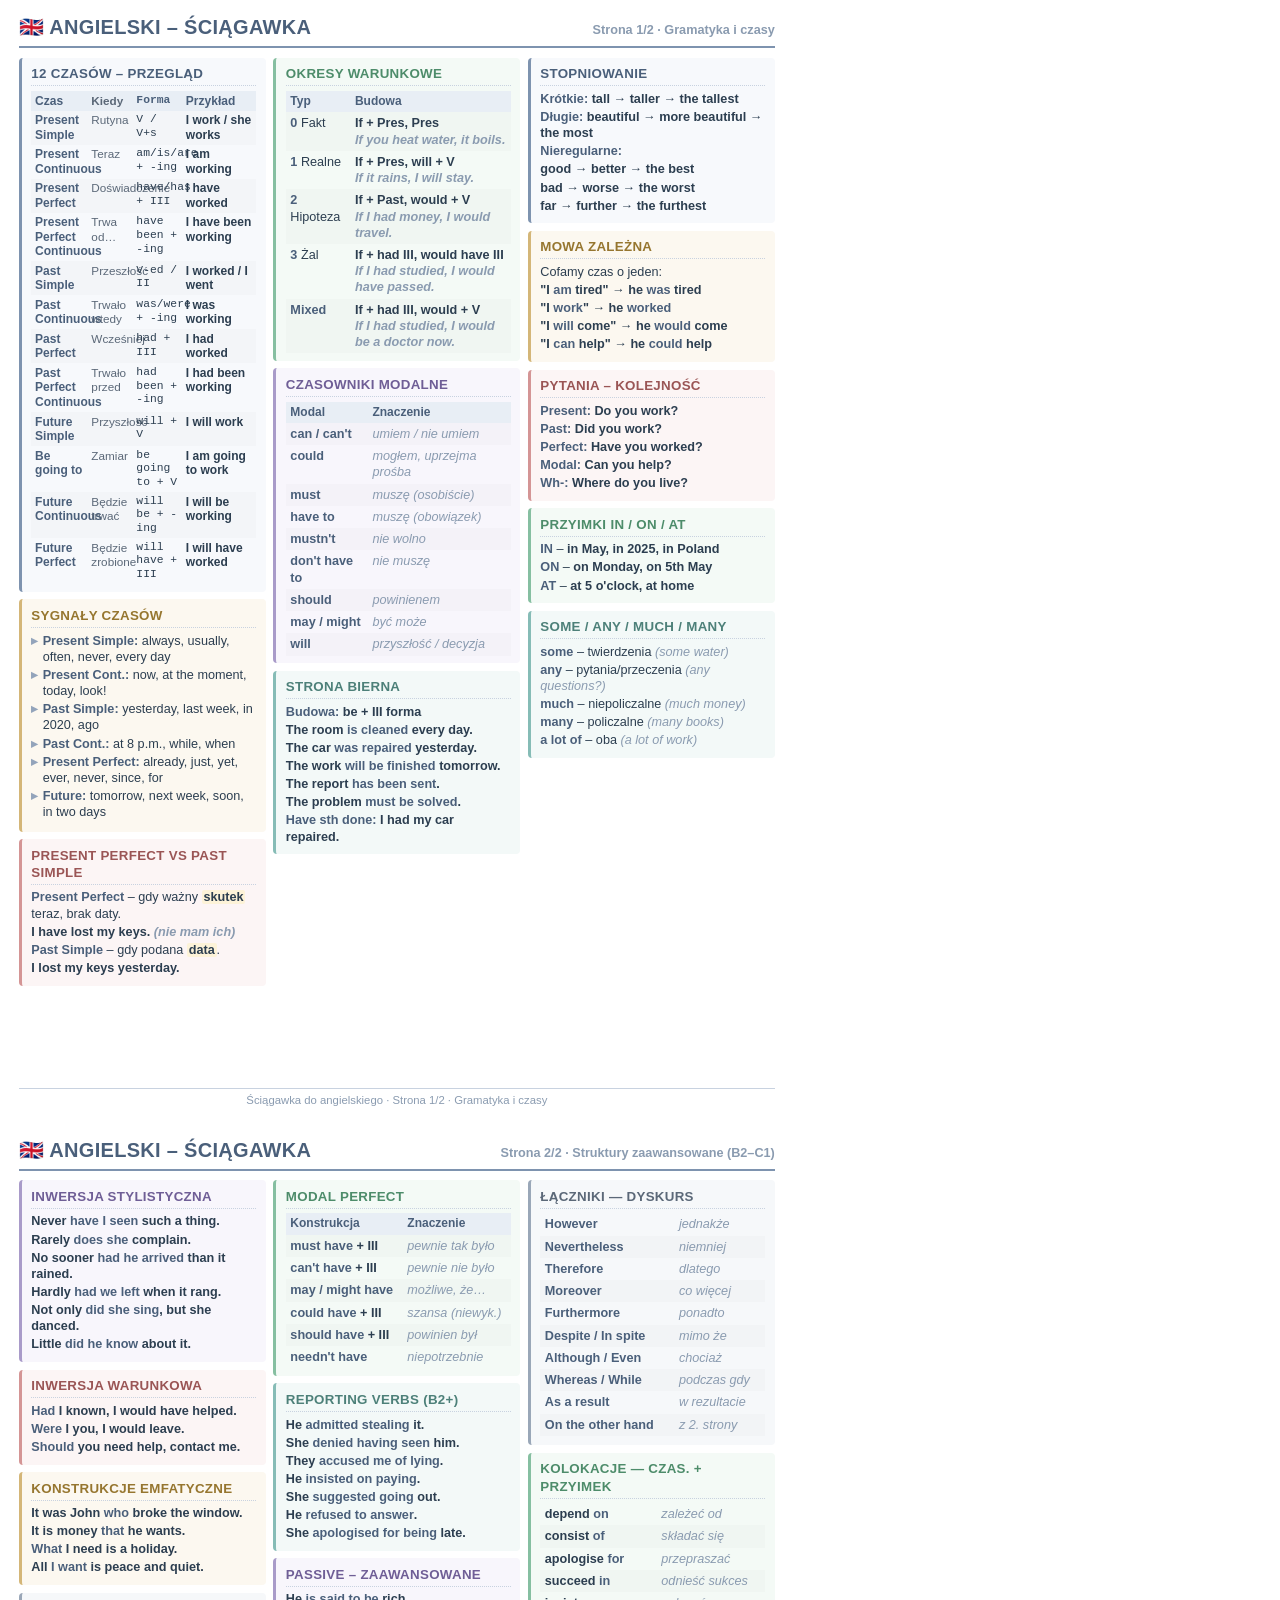
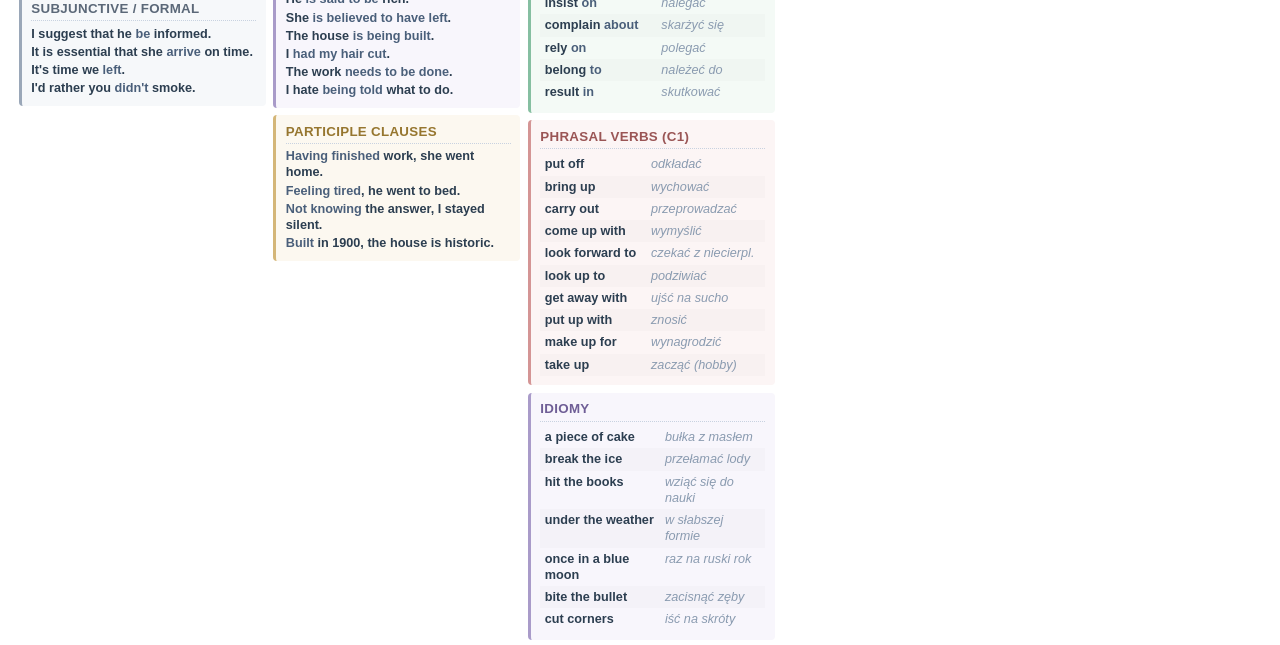
==== sciagawka.html @ fcbf3116 "Add files via upload" ====
<!DOCTYPE html>
<html lang="pl">
<head>
<meta charset="UTF-8">
<title>Angielski – Ściągawka A4</title>
<style>
  @page { size: A4; margin: 5mm; }
  * { box-sizing: border-box; margin: 0; padding: 0; }

  body {
    font-family: 'Segoe UI', Arial, sans-serif;
    font-size: 10pt;
    line-height: 1.28;
    color: #2c3e50;
    background: #fff;
  }

  .page {
    width: 210mm;
    height: 297mm;
    padding: 4mm 5mm;
    display: flex;
    flex-direction: column;
    page-break-after: always;
    overflow: hidden;
  }
  .page:last-child { page-break-after: auto; }

  .header {
    display: flex;
    justify-content: space-between;
    align-items: baseline;
    border-bottom: 2px solid #7e93af;
    padding-bottom: 1.5mm;
    margin-bottom: 2.5mm;
  }
  .header h1 {
    font-size: 15pt;
    color: #4a5f7a;
    letter-spacing: .3px;
    font-weight: 700;
  }
  .header .sub {
    font-size: 9.5pt;
    color: #8a9bb0;
    font-weight: 600;
  }

  .grid {
    display: grid;
    grid-template-columns: 1fr 1fr 1fr;
    gap: 2mm;
    flex: 1;
  }
  .col { display: flex; flex-direction: column; gap: 2mm; }

  .box {
    background: #f7f9fc;
    border-left: 3px solid #7e93af;
    border-radius: 4px;
    padding: 2mm 2.5mm;
    break-inside: avoid;
  }
  .box h2 {
    font-size: 10pt;
    color: #4a5f7a;
    margin-bottom: 1.2mm;
    text-transform: uppercase;
    letter-spacing: .3px;
    border-bottom: 1px dotted #c8d2e0;
    padding-bottom: .8mm;
    font-weight: 700;
  }

  /* STONOWANE KOLORY SEKCJI */
  .box.green  { border-color: #86bfa1; background: #f4faf6; }
  .box.green h2  { color: #4d8c6a; }
  .box.amber  { border-color: #d4b678; background: #fcf8f0; }
  .box.amber h2  { color: #96762f; }
  .box.rose   { border-color: #d49595; background: #fcf5f5; }
  .box.rose h2   { color: #9a5555; }
  .box.purple { border-color: #a99bc9; background: #f8f6fc; }
  .box.purple h2 { color: #6f5e96; }
  .box.teal   { border-color: #86bcb6; background: #f3f9f8; }
  .box.teal h2   { color: #4d8079; }
  .box.slate  { border-color: #9aa7b8; background: #f6f8fa; }
  .box.slate h2  { color: #5b6878; }

  table {
    width: 100%;
    border-collapse: collapse;
    font-size: 9.5pt;
  }
  td, th {
    padding: .8mm 1.2mm;
    text-align: left;
    vertical-align: top;
  }
  th {
    background: #e8eef5;
    font-weight: 700;
    font-size: 9pt;
    color: #4a5f7a;
  }
  tr:nth-child(even) td { background: rgba(0,0,0,.015); }

  b, strong { color: #4a5f7a; font-weight: 700; }
  .en { color: #2c3e50; font-weight: 600; }
  .pl { color: #8a9bb0; font-style: italic; }
  .hl { background: #fdf3d8; padding: 0 .5mm; border-radius: 2px; font-weight: 600; }

  ul { list-style: none; }
  ul li { padding: .35mm 0; padding-left: 3mm; position: relative; font-size: 9.5pt; line-height: 1.25; }
  ul li::before {
    content: "▸";
    position: absolute;
    left: 0;
    color: #93a4bb;
    font-weight: 700;
  }

  .mini { font-size: 9.5pt; line-height: 1.28; margin-bottom: .5mm; }
  .mini b { color: #4a5f7a; }

  .footer {
    margin-top: 1.5mm;
    border-top: 1px solid #c8d2e0;
    padding-top: 1mm;
    font-size: 8.5pt;
    color: #8a9bb0;
    text-align: center;
  }

  /* TABELA CZASÓW – 4 kolumny */
  .tenses-4col { font-size: 9pt; table-layout: fixed; }
  .tenses-4col th, .tenses-4col td { padding: .7mm 1mm; line-height: 1.2; }
  .tenses-4col .col-czas { width: 25%; font-weight: 700; color: #4a5f7a; font-size: 9pt; }
  .tenses-4col .col-kiedy { width: 20%; font-size: 8.8pt; color: #5b6878; }
  .tenses-4col .col-forma { width: 22%; font-family: 'Consolas', monospace; font-size: 8.5pt; }
  .tenses-4col .col-przyklad { width: 33%; font-size: 9pt; }
</style>
</head>
<body>

<!-- ===================== STRONA 1 ===================== -->
<div class="page">

  <div class="header">
    <h1>🇬🇧 ANGIELSKI – ŚCIĄGAWKA</h1>
    <div class="sub">Strona 1/2 · Gramatyka i czasy</div>
  </div>

  <div class="grid">

    <!-- KOLUMNA 1 -->
    <div class="col">

      <div class="box">
        <h2>12 czasów – przegląd</h2>
        <table class="tenses-4col">
          <tr>
            <th class="col-czas">Czas</th>
            <th class="col-kiedy">Kiedy</th>
            <th class="col-forma">Forma</th>
            <th class="col-przyklad">Przykład</th>
          </tr>
          <tr><td class="col-czas">Present Simple</td><td class="col-kiedy">Rutyna</td><td class="col-forma">V / V+s</td><td class="col-przyklad en">I work / she works</td></tr>
          <tr><td class="col-czas">Present Continuous</td><td class="col-kiedy">Teraz</td><td class="col-forma">am/is/are + -ing</td><td class="col-przyklad en">I am working</td></tr>
          <tr><td class="col-czas">Present Perfect</td><td class="col-kiedy">Doświadczenie</td><td class="col-forma">have/has + III</td><td class="col-przyklad en">I have worked</td></tr>
          <tr><td class="col-czas">Present Perfect Continuous</td><td class="col-kiedy">Trwa od…</td><td class="col-forma">have been + -ing</td><td class="col-przyklad en">I have been working</td></tr>
          <tr><td class="col-czas">Past Simple</td><td class="col-kiedy">Przeszłość</td><td class="col-forma">V-ed / II</td><td class="col-przyklad en">I worked / I went</td></tr>
          <tr><td class="col-czas">Past Continuous</td><td class="col-kiedy">Trwało wtedy</td><td class="col-forma">was/were + -ing</td><td class="col-przyklad en">I was working</td></tr>
          <tr><td class="col-czas">Past Perfect</td><td class="col-kiedy">Wcześniej</td><td class="col-forma">had + III</td><td class="col-przyklad en">I had worked</td></tr>
          <tr><td class="col-czas">Past Perfect Continuous</td><td class="col-kiedy">Trwało przed</td><td class="col-forma">had been + -ing</td><td class="col-przyklad en">I had been working</td></tr>
          <tr><td class="col-czas">Future Simple</td><td class="col-kiedy">Przyszłość</td><td class="col-forma">will + V</td><td class="col-przyklad en">I will work</td></tr>
          <tr><td class="col-czas">Be going to</td><td class="col-kiedy">Zamiar</td><td class="col-forma">be going to + V</td><td class="col-przyklad en">I am going to work</td></tr>
          <tr><td class="col-czas">Future Continuous</td><td class="col-kiedy">Będzie trwać</td><td class="col-forma">will be + -ing</td><td class="col-przyklad en">I will be working</td></tr>
          <tr><td class="col-czas">Future Perfect</td><td class="col-kiedy">Będzie zrobione</td><td class="col-forma">will have + III</td><td class="col-przyklad en">I will have worked</td></tr>
        </table>
      </div>

      <div class="box amber">
        <h2>Sygnały czasów</h2>
        <ul class="mini">
          <li><b>Present Simple:</b> always, usually, often, never, every day</li>
          <li><b>Present Cont.:</b> now, at the moment, today, look!</li>
          <li><b>Past Simple:</b> yesterday, last week, in 2020, ago</li>
          <li><b>Past Cont.:</b> at 8 p.m., while, when</li>
          <li><b>Present Perfect:</b> already, just, yet, ever, never, since, for</li>
          <li><b>Future:</b> tomorrow, next week, soon, in two days</li>
        </ul>
      </div>

      <div class="box rose">
        <h2>Present Perfect vs Past Simple</h2>
        <p class="mini"><b>Present Perfect</b> – gdy ważny <span class="hl">skutek</span> teraz, brak daty.</p>
        <p class="mini en">I have lost my keys. <span class="pl">(nie mam ich)</span></p>
        <p class="mini"><b>Past Simple</b> – gdy podana <span class="hl">data</span>.</p>
        <p class="mini en">I lost my keys yesterday.</p>
      </div>

    </div>

    <!-- KOLUMNA 2 -->
    <div class="col">

      <div class="box green">
        <h2>Okresy warunkowe</h2>
        <table>
          <tr><th>Typ</th><th>Budowa</th></tr>
          <tr><td><b>0</b> Fakt</td><td class="en">If + Pres, Pres <br><span class="pl">If you heat water, it boils.</span></td></tr>
          <tr><td><b>1</b> Realne</td><td class="en">If + Pres, will + V <br><span class="pl">If it rains, I will stay.</span></td></tr>
          <tr><td><b>2</b> Hipoteza</td><td class="en">If + Past, would + V <br><span class="pl">If I had money, I would travel.</span></td></tr>
          <tr><td><b>3</b> Żal</td><td class="en">If + had III, would have III <br><span class="pl">If I had studied, I would have passed.</span></td></tr>
          <tr><td><b>Mixed</b></td><td class="en">If + had III, would + V <br><span class="pl">If I had studied, I would be a doctor now.</span></td></tr>
        </table>
      </div>

      <div class="box purple">
        <h2>Czasowniki modalne</h2>
        <table>
          <tr><th>Modal</th><th>Znaczenie</th></tr>
          <tr><td><b>can / can't</b></td><td class="pl">umiem / nie umiem</td></tr>
          <tr><td><b>could</b></td><td class="pl">mogłem, uprzejma prośba</td></tr>
          <tr><td><b>must</b></td><td class="pl">muszę (osobiście)</td></tr>
          <tr><td><b>have to</b></td><td class="pl">muszę (obowiązek)</td></tr>
          <tr><td><b>mustn't</b></td><td class="pl">nie wolno</td></tr>
          <tr><td><b>don't have to</b></td><td class="pl">nie muszę</td></tr>
          <tr><td><b>should</b></td><td class="pl">powinienem</td></tr>
          <tr><td><b>may / might</b></td><td class="pl">być może</td></tr>
          <tr><td><b>will</b></td><td class="pl">przyszłość / decyzja</td></tr>
        </table>
      </div>

      <div class="box teal">
        <h2>Strona bierna</h2>
        <p class="mini"><b>Budowa:</b> <span class="en">be + III forma</span></p>
        <p class="mini en">The room <b>is cleaned</b> every day.</p>
        <p class="mini en">The car <b>was repaired</b> yesterday.</p>
        <p class="mini en">The work <b>will be finished</b> tomorrow.</p>
        <p class="mini en">The report <b>has been sent</b>.</p>
        <p class="mini en">The problem <b>must be solved</b>.</p>
        <p class="mini"><b>Have sth done:</b> <span class="en">I had my car repaired.</span></p>
      </div>

    </div>

    <!-- KOLUMNA 3 -->
    <div class="col">

      <div class="box">
        <h2>Stopniowanie</h2>
        <p class="mini"><b>Krótkie:</b> <span class="en">tall → taller → the tallest</span></p>
        <p class="mini"><b>Długie:</b> <span class="en">beautiful → more beautiful → the most</span></p>
        <p class="mini"><b>Nieregularne:</b></p>
        <p class="mini en">good → better → the best</p>
        <p class="mini en">bad → worse → the worst</p>
        <p class="mini en">far → further → the furthest</p>
      </div>

      <div class="box amber">
        <h2>Mowa zależna</h2>
        <p class="mini">Cofamy czas o jeden:</p>
        <p class="mini en">"I <b>am</b> tired" → he <b>was</b> tired</p>
        <p class="mini en">"I <b>work</b>" → he <b>worked</b></p>
        <p class="mini en">"I <b>will</b> come" → he <b>would</b> come</p>
        <p class="mini en">"I <b>can</b> help" → he <b>could</b> help</p>
      </div>

      <div class="box rose">
        <h2>Pytania – kolejność</h2>
        <p class="mini"><b>Present:</b> <span class="en">Do you work?</span></p>
        <p class="mini"><b>Past:</b> <span class="en">Did you work?</span></p>
        <p class="mini"><b>Perfect:</b> <span class="en">Have you worked?</span></p>
        <p class="mini"><b>Modal:</b> <span class="en">Can you help?</span></p>
        <p class="mini"><b>Wh-:</b> <span class="en">Where do you live?</span></p>
      </div>

      <div class="box green">
        <h2>Przyimki in / on / at</h2>
        <p class="mini"><b>IN</b> – <span class="en">in May, in 2025, in Poland</span></p>
        <p class="mini"><b>ON</b> – <span class="en">on Monday, on 5th May</span></p>
        <p class="mini"><b>AT</b> – <span class="en">at 5 o'clock, at home</span></p>
      </div>

      <div class="box teal">
        <h2>Some / Any / Much / Many</h2>
        <p class="mini"><b>some</b> – twierdzenia <span class="pl">(some water)</span></p>
        <p class="mini"><b>any</b> – pytania/przeczenia <span class="pl">(any questions?)</span></p>
        <p class="mini"><b>much</b> – niepoliczalne <span class="pl">(much money)</span></p>
        <p class="mini"><b>many</b> – policzalne <span class="pl">(many books)</span></p>
        <p class="mini"><b>a lot of</b> – oba <span class="pl">(a lot of work)</span></p>
      </div>

    </div>

  </div>

  <div class="footer">Ściągawka do angielskiego · Strona 1/2 · Gramatyka i czasy</div>
</div>

<!-- ===================== STRONA 2 ===================== -->
<div class="page">

  <div class="header">
    <h1>🇬🇧 ANGIELSKI – ŚCIĄGAWKA</h1>
    <div class="sub">Strona 2/2 · Struktury zaawansowane (B2–C1)</div>
  </div>

  <div class="grid">

    <!-- KOLUMNA 1 -->
    <div class="col">

      <div class="box purple">
        <h2>Inwersja stylistyczna</h2>
        <p class="mini en">Never <b>have I seen</b> such a thing.</p>
        <p class="mini en">Rarely <b>does she</b> complain.</p>
        <p class="mini en">No sooner <b>had he arrived</b> than it rained.</p>
        <p class="mini en">Hardly <b>had we left</b> when it rang.</p>
        <p class="mini en">Not only <b>did she sing</b>, but she danced.</p>
        <p class="mini en">Little <b>did he know</b> about it.</p>
      </div>

      <div class="box rose">
        <h2>Inwersja warunkowa</h2>
        <p class="mini en"><b>Had</b> I known, I would have helped.</p>
        <p class="mini en"><b>Were</b> I you, I would leave.</p>
        <p class="mini en"><b>Should</b> you need help, contact me.</p>
      </div>

      <div class="box amber">
        <h2>Konstrukcje emfatyczne</h2>
        <p class="mini en">It was John <b>who</b> broke the window.</p>
        <p class="mini en">It is money <b>that</b> he wants.</p>
        <p class="mini en"><b>What</b> I need is a holiday.</p>
        <p class="mini en">All <b>I want</b> is peace and quiet.</p>
      </div>

      <div class="box slate">
        <h2>Subjunctive / Formal</h2>
        <p class="mini en">I suggest that he <b>be</b> informed.</p>
        <p class="mini en">It is essential that she <b>arrive</b> on time.</p>
        <p class="mini en">It's time we <b>left</b>.</p>
        <p class="mini en">I'd rather you <b>didn't</b> smoke.</p>
      </div>

    </div>

    <!-- KOLUMNA 2 -->
    <div class="col">

      <div class="box green">
        <h2>Modal Perfect</h2>
        <table>
          <tr><th>Konstrukcja</th><th>Znaczenie</th></tr>
          <tr><td class="en"><b>must have</b> + III</td><td class="pl">pewnie tak było</td></tr>
          <tr><td class="en"><b>can't have</b> + III</td><td class="pl">pewnie nie było</td></tr>
          <tr><td class="en"><b>may / might have</b></td><td class="pl">możliwe, że…</td></tr>
          <tr><td class="en"><b>could have</b> + III</td><td class="pl">szansa (niewyk.)</td></tr>
          <tr><td class="en"><b>should have</b> + III</td><td class="pl">powinien był</td></tr>
          <tr><td class="en"><b>needn't have</b></td><td class="pl">niepotrzebnie</td></tr>
        </table>
      </div>

      <div class="box teal">
        <h2>Reporting verbs (B2+)</h2>
        <p class="mini en">He <b>admitted stealing</b> it.</p>
        <p class="mini en">She <b>denied having seen</b> him.</p>
        <p class="mini en">They <b>accused me of lying</b>.</p>
        <p class="mini en">He <b>insisted on paying</b>.</p>
        <p class="mini en">She <b>suggested going</b> out.</p>
        <p class="mini en">He <b>refused to answer</b>.</p>
        <p class="mini en">She <b>apologised for being</b> late.</p>
      </div>

      <div class="box purple">
        <h2>Passive – zaawansowane</h2>
        <p class="mini en">He <b>is said to be</b> rich.</p>
        <p class="mini en">She <b>is believed to have left</b>.</p>
        <p class="mini en">The house <b>is being built</b>.</p>
        <p class="mini en">I <b>had my hair cut</b>.</p>
        <p class="mini en">The work <b>needs to be done</b>.</p>
        <p class="mini en">I hate <b>being told</b> what to do.</p>
      </div>

      <div class="box amber">
        <h2>Participle clauses</h2>
        <p class="mini en"><b>Having finished</b> work, she went home.</p>
        <p class="mini en"><b>Feeling tired</b>, he went to bed.</p>
        <p class="mini en"><b>Not knowing</b> the answer, I stayed silent.</p>
        <p class="mini en"><b>Built</b> in 1900, the house is historic.</p>
      </div>

    </div>

    <!-- KOLUMNA 3 -->
    <div class="col">

      <div class="box slate">
        <h2>Łączniki — dyskurs</h2>
        <table class="mini">
          <tr><td class="en"><b>However</b></td><td class="pl">jednakże</td></tr>
          <tr><td class="en"><b>Nevertheless</b></td><td class="pl">niemniej</td></tr>
          <tr><td class="en"><b>Therefore</b></td><td class="pl">dlatego</td></tr>
          <tr><td class="en"><b>Moreover</b></td><td class="pl">co więcej</td></tr>
          <tr><td class="en"><b>Furthermore</b></td><td class="pl">ponadto</td></tr>
          <tr><td class="en"><b>Despite / In spite</b></td><td class="pl">mimo że</td></tr>
          <tr><td class="en"><b>Although / Even</b></td><td class="pl">chociaż</td></tr>
          <tr><td class="en"><b>Whereas / While</b></td><td class="pl">podczas gdy</td></tr>
          <tr><td class="en"><b>As a result</b></td><td class="pl">w rezultacie</td></tr>
          <tr><td class="en"><b>On the other hand</b></td><td class="pl">z 2. strony</td></tr>
        </table>
      </div>

      <div class="box green">
        <h2>Kolokacje — czas. + przyimek</h2>
        <table class="mini">
          <tr><td class="en">depend <b>on</b></td><td class="pl">zależeć od</td></tr>
          <tr><td class="en">consist <b>of</b></td><td class="pl">składać się</td></tr>
          <tr><td class="en">apologise <b>for</b></td><td class="pl">przepraszać</td></tr>
          <tr><td class="en">succeed <b>in</b></td><td class="pl">odnieść sukces</td></tr>
          <tr><td class="en">insist <b>on</b></td><td class="pl">nalegać</td></tr>
          <tr><td class="en">complain <b>about</b></td><td class="pl">skarżyć się</td></tr>
          <tr><td class="en">rely <b>on</b></td><td class="pl">polegać</td></tr>
          <tr><td class="en">belong <b>to</b></td><td class="pl">należeć do</td></tr>
          <tr><td class="en">result <b>in</b></td><td class="pl">skutkować</td></tr>
        </table>
      </div>

      <div class="box rose">
        <h2>Phrasal verbs (C1)</h2>
        <table class="mini">
          <tr><td class="en">put off</td><td class="pl">odkładać</td></tr>
          <tr><td class="en">bring up</td><td class="pl">wychować</td></tr>
          <tr><td class="en">carry out</td><td class="pl">przeprowadzać</td></tr>
          <tr><td class="en">come up with</td><td class="pl">wymyślić</td></tr>
          <tr><td class="en">look forward to</td><td class="pl">czekać z niecierpl.</td></tr>
          <tr><td class="en">look up to</td><td class="pl">podziwiać</td></tr>
          <tr><td class="en">get away with</td><td class="pl">ujść na sucho</td></tr>
          <tr><td class="en">put up with</td><td class="pl">znosić</td></tr>
          <tr><td class="en">make up for</td><td class="pl">wynagrodzić</td></tr>
          <tr><td class="en">take up</td><td class="pl">zacząć (hobby)</td></tr>
        </table>
      </div>

      <div class="box purple">
        <h2>Idiomy</h2>
        <table class="mini">
          <tr><td class="en">a piece of cake</td><td class="pl">bułka z masłem</td></tr>
          <tr><td class="en">break the ice</td><td class="pl">przełamać lody</td></tr>
          <tr><td class="en">hit the books</td><td class="pl">wziąć się do nauki</td></tr>
          <tr><td class="en">under the weather</td><td class="pl">w słabszej formie</td></tr>
          <tr><td class="en">once in a blue moon</td><td class="pl">raz na ruski rok</td></tr>
          <tr><td class="en">bite the bullet</td><td class="pl">zacisnąć zęby</td></tr>
          <tr><td class="en">cut corners</td><td class="pl">iść na skróty</td></tr>
        </table>
      </div>

    </div>

  </div>

  <div class="footer">Ściągawka do angielskiego · Strona 2/2 · Struktury zaawansowane (B2–C1)</div>
</div>

</body>
</html>
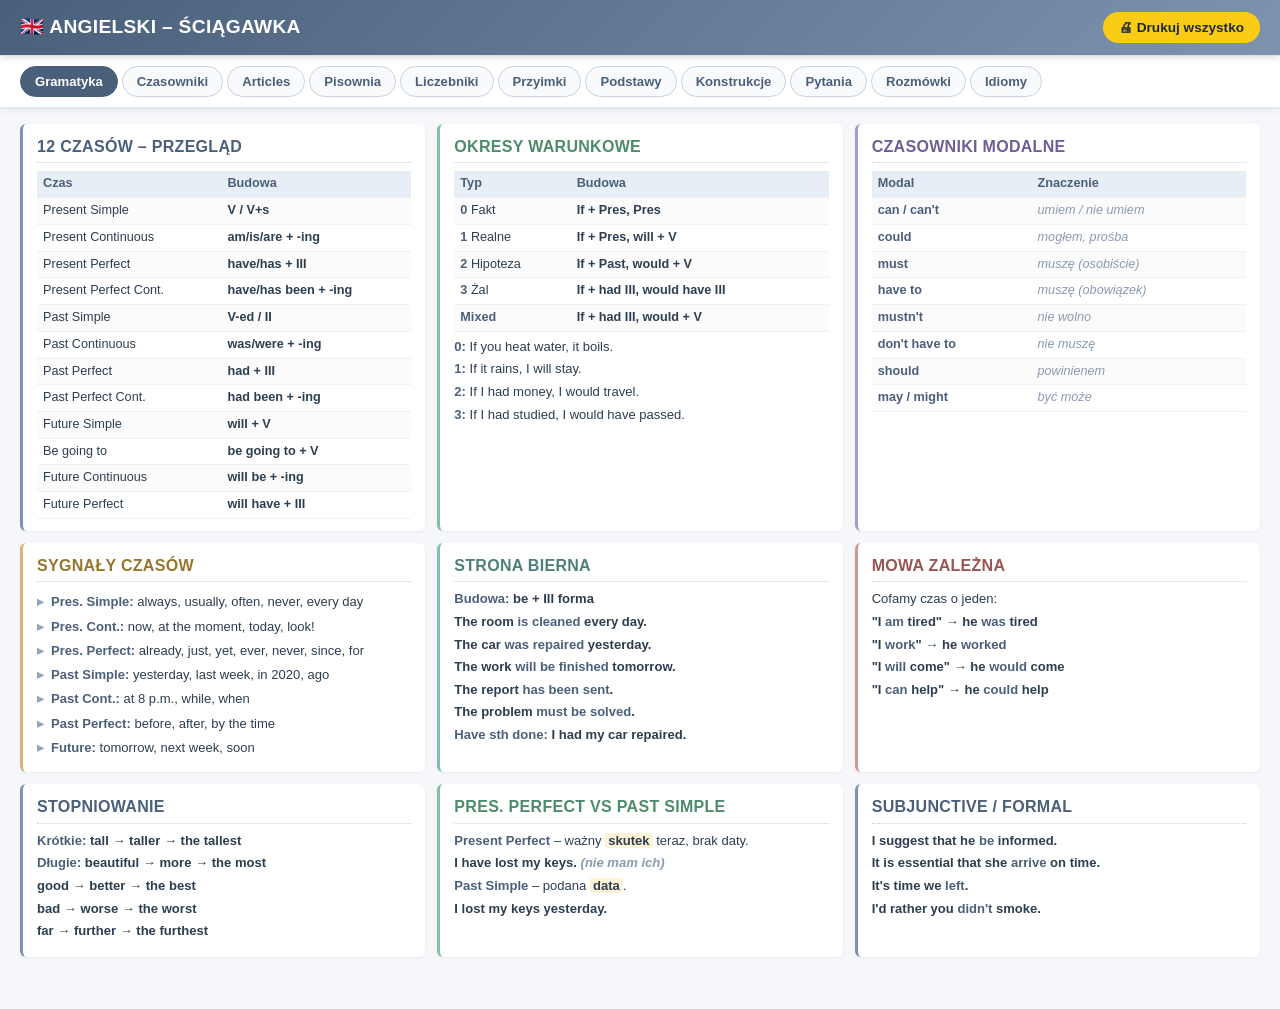
==== commit 424ebbc2: "Add files via upload" ====
--- a/sciagawka.html
+++ b/sciagawka.html
@@ -2,89 +2,116 @@
 <html lang="pl">
 <head>
 <meta charset="UTF-8">
-<title>Angielski – Ściągawka A4</title>
+<title>Angielski – Ściągawka</title>
 <style>
-  @page { size: A4; margin: 5mm; }
   * { box-sizing: border-box; margin: 0; padding: 0; }
 
   body {
     font-family: 'Segoe UI', Arial, sans-serif;
-    font-size: 10pt;
-    line-height: 1.28;
+    background: #f5f7fa;
     color: #2c3e50;
-    background: #fff;
-  }
-
-  .page {
-    width: 210mm;
-    height: 297mm;
-    padding: 4mm 5mm;
-    display: flex;
-    flex-direction: column;
-    page-break-after: always;
-    overflow: hidden;
-  }
-  .page:last-child { page-break-after: auto; }
-
-  .header {
+    font-size: 10.5pt;
+    line-height: 1.4;
+  }
+
+  /* ===== NAGŁÓWEK ===== */
+  .top-bar {
+    background: linear-gradient(135deg, #4a5f7a, #7e93af);
+    color: #fff;
+    padding: 12px 20px;
     display: flex;
     justify-content: space-between;
-    align-items: baseline;
-    border-bottom: 2px solid #7e93af;
-    padding-bottom: 1.5mm;
-    margin-bottom: 2.5mm;
-  }
-  .header h1 {
-    font-size: 15pt;
+    align-items: center;
+    box-shadow: 0 2px 8px rgba(0,0,0,.15);
+    position: sticky; top: 0; z-index: 50;
+  }
+  .top-bar h1 { font-size: 1.2rem; font-weight: 700; letter-spacing: .3px; }
+  .print-btn {
+    padding: 8px 16px;
+    background: #facc15; color: #1e293b;
+    border: none; border-radius: 20px;
+    font-weight: 700; font-size: .85rem;
+    cursor: pointer;
+  }
+  .print-btn:hover { background: #eab308; }
+
+  /* ===== ZAKŁADKI ===== */
+  .tabs-nav {
+    display: flex;
+    flex-wrap: wrap;
+    gap: 4px;
+    padding: 10px 20px;
+    background: #fff;
+    border-bottom: 2px solid #e2e8f0;
+    position: sticky; top: 56px; z-index: 40;
+    box-shadow: 0 2px 6px rgba(0,0,0,.05);
+  }
+  .tab-btn {
+    padding: 7px 14px;
+    border: 1.5px solid #c8d2e0;
+    border-radius: 18px;
+    background: #f8fafc;
     color: #4a5f7a;
+    font-weight: 600;
+    font-size: .82rem;
+    cursor: pointer;
+    transition: .15s;
+  }
+  .tab-btn:hover { background: #e8eef5; }
+  .tab-btn.active {
+    background: #4a5f7a; color: #fff;
+    border-color: #4a5f7a;
+  }
+
+  /* ===== TREŚĆ ===== */
+  .tab-content {
+    display: none;
+    padding: 16px 20px 40px;
+    max-width: 1400px;
+    margin: 0 auto;
+  }
+  .tab-content.active { display: block; }
+
+  .grid-2col { display: grid; grid-template-columns: 1fr 1fr; gap: 12px; }
+  .grid-3col { display: grid; grid-template-columns: 1fr 1fr 1fr; gap: 12px; }
+  .grid-4col { display: grid; grid-template-columns: repeat(4, 1fr); gap: 8px; }
+
+  .box {
+    background: #fff;
+    border-left: 3.5px solid #7e93af;
+    border-radius: 6px;
+    padding: 12px 14px;
+    box-shadow: 0 1px 3px rgba(0,0,0,.05);
+    margin-bottom: 12px;
+    break-inside: avoid;
+  }
+  .box h2 {
+    font-size: 1rem;
+    color: #4a5f7a;
+    margin-bottom: 8px;
+    padding-bottom: 4px;
+    border-bottom: 1.5px dotted #c8d2e0;
+    text-transform: uppercase;
     letter-spacing: .3px;
     font-weight: 700;
   }
-  .header .sub {
-    font-size: 9.5pt;
-    color: #8a9bb0;
-    font-weight: 600;
-  }
-
-  .grid {
-    display: grid;
-    grid-template-columns: 1fr 1fr 1fr;
-    gap: 2mm;
-    flex: 1;
-  }
-  .col { display: flex; flex-direction: column; gap: 2mm; }
-
-  .box {
-    background: #f7f9fc;
-    border-left: 3px solid #7e93af;
-    border-radius: 4px;
-    padding: 2mm 2.5mm;
-    break-inside: avoid;
-  }
-  .box h2 {
-    font-size: 10pt;
-    color: #4a5f7a;
-    margin-bottom: 1.2mm;
-    text-transform: uppercase;
-    letter-spacing: .3px;
-    border-bottom: 1px dotted #c8d2e0;
-    padding-bottom: .8mm;
+  .box h3 {
+    font-size: .9rem;
+    color: #6f5e96;
+    margin: 8px 0 5px;
     font-weight: 700;
   }
 
-  /* STONOWANE KOLORY SEKCJI */
-  .box.green  { border-color: #86bfa1; background: #f4faf6; }
+  .box.green  { border-color: #86bfa1; }
   .box.green h2  { color: #4d8c6a; }
-  .box.amber  { border-color: #d4b678; background: #fcf8f0; }
+  .box.amber  { border-color: #d4b678; }
   .box.amber h2  { color: #96762f; }
-  .box.rose   { border-color: #d49595; background: #fcf5f5; }
+  .box.rose   { border-color: #d49595; }
   .box.rose h2   { color: #9a5555; }
-  .box.purple { border-color: #a99bc9; background: #f8f6fc; }
+  .box.purple { border-color: #a99bc9; }
   .box.purple h2 { color: #6f5e96; }
-  .box.teal   { border-color: #86bcb6; background: #f3f9f8; }
+  .box.teal   { border-color: #86bcb6; }
   .box.teal h2   { color: #4d8079; }
-  .box.slate  { border-color: #9aa7b8; background: #f6f8fa; }
-  .box.slate h2  { color: #5b6878; }
 
   table {
     width: 100%;
@@ -92,25 +119,30 @@
     font-size: 9.5pt;
   }
   td, th {
-    padding: .8mm 1.2mm;
+    padding: 4px 6px;
     text-align: left;
     vertical-align: top;
+    border-bottom: 1px solid #eef2f7;
   }
   th {
     background: #e8eef5;
     font-weight: 700;
-    font-size: 9pt;
     color: #4a5f7a;
+    font-size: 9.5pt;
   }
   tr:nth-child(even) td { background: rgba(0,0,0,.015); }
 
-  b, strong { color: #4a5f7a; font-weight: 700; }
+  b, strong { color: #4a5f7a; }
   .en { color: #2c3e50; font-weight: 600; }
   .pl { color: #8a9bb0; font-style: italic; }
-  .hl { background: #fdf3d8; padding: 0 .5mm; border-radius: 2px; font-weight: 600; }
+  .hl { background: #fdf3d8; padding: 0 3px; border-radius: 2px; font-weight: 600; }
 
   ul { list-style: none; }
-  ul li { padding: .35mm 0; padding-left: 3mm; position: relative; font-size: 9.5pt; line-height: 1.25; }
+  ul li {
+    padding: 3px 0 3px 14px;
+    position: relative;
+    font-size: 9.8pt;
+  }
   ul li::before {
     content: "▸";
     position: absolute;
@@ -119,350 +151,1184 @@
     font-weight: 700;
   }
 
-  .mini { font-size: 9.5pt; line-height: 1.28; margin-bottom: .5mm; }
-  .mini b { color: #4a5f7a; }
-
-  .footer {
-    margin-top: 1.5mm;
-    border-top: 1px solid #c8d2e0;
-    padding-top: 1mm;
-    font-size: 8.5pt;
-    color: #8a9bb0;
-    text-align: center;
-  }
-
-  /* TABELA CZASÓW – 4 kolumny */
-  .tenses-4col { font-size: 9pt; table-layout: fixed; }
-  .tenses-4col th, .tenses-4col td { padding: .7mm 1mm; line-height: 1.2; }
-  .tenses-4col .col-czas { width: 25%; font-weight: 700; color: #4a5f7a; font-size: 9pt; }
-  .tenses-4col .col-kiedy { width: 20%; font-size: 8.8pt; color: #5b6878; }
-  .tenses-4col .col-forma { width: 22%; font-family: 'Consolas', monospace; font-size: 8.5pt; }
-  .tenses-4col .col-przyklad { width: 33%; font-size: 9pt; }
+  p { margin-bottom: 6px; font-size: 10pt; }
+  p.mini { font-size: 9.8pt; line-height: 1.35; margin-bottom: 5px; }
+
+  /* ===== DRUK ===== */
+  @media print {
+    @page { size: A4; margin: 8mm; }
+    body { background: #fff; font-size: 9pt; }
+    .top-bar, .tabs-nav { display: none; }
+    .tab-content { display: block !important; page-break-after: always; padding: 0; max-width: 100%; }
+    .tab-content:last-child { page-break-after: auto; }
+    .box { box-shadow: none; border: 1px solid #ddd; }
+    .grid-2col, .grid-3col, .grid-4col { gap: 6px; }
+  }
 </style>
 </head>
 <body>
 
-<!-- ===================== STRONA 1 ===================== -->
-<div class="page">
-
-  <div class="header">
-    <h1>🇬🇧 ANGIELSKI – ŚCIĄGAWKA</h1>
-    <div class="sub">Strona 1/2 · Gramatyka i czasy</div>
-  </div>
-
-  <div class="grid">
-
-    <!-- KOLUMNA 1 -->
-    <div class="col">
-
-      <div class="box">
-        <h2>12 czasów – przegląd</h2>
-        <table class="tenses-4col">
-          <tr>
-            <th class="col-czas">Czas</th>
-            <th class="col-kiedy">Kiedy</th>
-            <th class="col-forma">Forma</th>
-            <th class="col-przyklad">Przykład</th>
-          </tr>
-          <tr><td class="col-czas">Present Simple</td><td class="col-kiedy">Rutyna</td><td class="col-forma">V / V+s</td><td class="col-przyklad en">I work / she works</td></tr>
-          <tr><td class="col-czas">Present Continuous</td><td class="col-kiedy">Teraz</td><td class="col-forma">am/is/are + -ing</td><td class="col-przyklad en">I am working</td></tr>
-          <tr><td class="col-czas">Present Perfect</td><td class="col-kiedy">Doświadczenie</td><td class="col-forma">have/has + III</td><td class="col-przyklad en">I have worked</td></tr>
-          <tr><td class="col-czas">Present Perfect Continuous</td><td class="col-kiedy">Trwa od…</td><td class="col-forma">have been + -ing</td><td class="col-przyklad en">I have been working</td></tr>
-          <tr><td class="col-czas">Past Simple</td><td class="col-kiedy">Przeszłość</td><td class="col-forma">V-ed / II</td><td class="col-przyklad en">I worked / I went</td></tr>
-          <tr><td class="col-czas">Past Continuous</td><td class="col-kiedy">Trwało wtedy</td><td class="col-forma">was/were + -ing</td><td class="col-przyklad en">I was working</td></tr>
-          <tr><td class="col-czas">Past Perfect</td><td class="col-kiedy">Wcześniej</td><td class="col-forma">had + III</td><td class="col-przyklad en">I had worked</td></tr>
-          <tr><td class="col-czas">Past Perfect Continuous</td><td class="col-kiedy">Trwało przed</td><td class="col-forma">had been + -ing</td><td class="col-przyklad en">I had been working</td></tr>
-          <tr><td class="col-czas">Future Simple</td><td class="col-kiedy">Przyszłość</td><td class="col-forma">will + V</td><td class="col-przyklad en">I will work</td></tr>
-          <tr><td class="col-czas">Be going to</td><td class="col-kiedy">Zamiar</td><td class="col-forma">be going to + V</td><td class="col-przyklad en">I am going to work</td></tr>
-          <tr><td class="col-czas">Future Continuous</td><td class="col-kiedy">Będzie trwać</td><td class="col-forma">will be + -ing</td><td class="col-przyklad en">I will be working</td></tr>
-          <tr><td class="col-czas">Future Perfect</td><td class="col-kiedy">Będzie zrobione</td><td class="col-forma">will have + III</td><td class="col-przyklad en">I will have worked</td></tr>
+<div class="top-bar">
+  <h1>🇬🇧 ANGIELSKI – ŚCIĄGAWKA</h1>
+  <button class="print-btn" onclick="window.print()">🖨 Drukuj wszystko</button>
+</div>
+
+<nav class="tabs-nav" id="tabsNav">
+  <button class="tab-btn active" data-tab="gramatyka">Gramatyka</button>
+  <button class="tab-btn" data-tab="czasowniki">Czasowniki</button>
+  <button class="tab-btn" data-tab="articles">Articles</button>
+  <button class="tab-btn" data-tab="pisownia">Pisownia</button>
+  <button class="tab-btn" data-tab="liczebniki">Liczebniki</button>
+  <button class="tab-btn" data-tab="przyimki">Przyimki</button>
+  <button class="tab-btn" data-tab="podstawy">Podstawy</button>
+  <button class="tab-btn" data-tab="konstrukcje">Konstrukcje</button>
+  <button class="tab-btn" data-tab="pytania">Pytania</button>
+  <button class="tab-btn" data-tab="rozmowki">Rozmówki</button>
+  <button class="tab-btn" data-tab="idiomy">Idiomy</button>
+</nav>
+
+<!-- ===================== GRAMATYKA ===================== -->
+<div class="tab-content active" id="tab-gramatyka">
+
+  <div class="grid-3col">
+    <div class="box">
+      <h2>12 czasów – przegląd</h2>
+      <table>
+        <tr><th>Czas</th><th>Budowa</th></tr>
+        <tr><td>Present Simple</td><td class="en">V / V+s</td></tr>
+        <tr><td>Present Continuous</td><td class="en">am/is/are + -ing</td></tr>
+        <tr><td>Present Perfect</td><td class="en">have/has + III</td></tr>
+        <tr><td>Present Perfect Cont.</td><td class="en">have/has been + -ing</td></tr>
+        <tr><td>Past Simple</td><td class="en">V-ed / II</td></tr>
+        <tr><td>Past Continuous</td><td class="en">was/were + -ing</td></tr>
+        <tr><td>Past Perfect</td><td class="en">had + III</td></tr>
+        <tr><td>Past Perfect Cont.</td><td class="en">had been + -ing</td></tr>
+        <tr><td>Future Simple</td><td class="en">will + V</td></tr>
+        <tr><td>Be going to</td><td class="en">be going to + V</td></tr>
+        <tr><td>Future Continuous</td><td class="en">will be + -ing</td></tr>
+        <tr><td>Future Perfect</td><td class="en">will have + III</td></tr>
+      </table>
+    </div>
+
+    <div class="box green">
+      <h2>Okresy warunkowe</h2>
+      <table>
+        <tr><th>Typ</th><th>Budowa</th></tr>
+        <tr><td><b>0</b> Fakt</td><td class="en">If + Pres, Pres</td></tr>
+        <tr><td><b>1</b> Realne</td><td class="en">If + Pres, will + V</td></tr>
+        <tr><td><b>2</b> Hipoteza</td><td class="en">If + Past, would + V</td></tr>
+        <tr><td><b>3</b> Żal</td><td class="en">If + had III, would have III</td></tr>
+        <tr><td><b>Mixed</b></td><td class="en">If + had III, would + V</td></tr>
+      </table>
+      <p class="mini" style="margin-top:6px;"><b>0:</b> If you heat water, it boils.</p>
+      <p class="mini"><b>1:</b> If it rains, I will stay.</p>
+      <p class="mini"><b>2:</b> If I had money, I would travel.</p>
+      <p class="mini"><b>3:</b> If I had studied, I would have passed.</p>
+    </div>
+
+    <div class="box purple">
+      <h2>Czasowniki modalne</h2>
+      <table>
+        <tr><th>Modal</th><th>Znaczenie</th></tr>
+        <tr><td><b>can / can't</b></td><td class="pl">umiem / nie umiem</td></tr>
+        <tr><td><b>could</b></td><td class="pl">mogłem, prośba</td></tr>
+        <tr><td><b>must</b></td><td class="pl">muszę (osobiście)</td></tr>
+        <tr><td><b>have to</b></td><td class="pl">muszę (obowiązek)</td></tr>
+        <tr><td><b>mustn't</b></td><td class="pl">nie wolno</td></tr>
+        <tr><td><b>don't have to</b></td><td class="pl">nie muszę</td></tr>
+        <tr><td><b>should</b></td><td class="pl">powinienem</td></tr>
+        <tr><td><b>may / might</b></td><td class="pl">być może</td></tr>
+      </table>
+    </div>
+  </div>
+
+  <div class="grid-3col">
+    <div class="box amber">
+      <h2>Sygnały czasów</h2>
+      <ul>
+        <li><b>Pres. Simple:</b> always, usually, often, never, every day</li>
+        <li><b>Pres. Cont.:</b> now, at the moment, today, look!</li>
+        <li><b>Pres. Perfect:</b> already, just, yet, ever, never, since, for</li>
+        <li><b>Past Simple:</b> yesterday, last week, in 2020, ago</li>
+        <li><b>Past Cont.:</b> at 8 p.m., while, when</li>
+        <li><b>Past Perfect:</b> before, after, by the time</li>
+        <li><b>Future:</b> tomorrow, next week, soon</li>
+      </ul>
+    </div>
+
+    <div class="box teal">
+      <h2>Strona bierna</h2>
+      <p class="mini"><b>Budowa:</b> <span class="en">be + III forma</span></p>
+      <p class="mini en">The room <b>is cleaned</b> every day.</p>
+      <p class="mini en">The car <b>was repaired</b> yesterday.</p>
+      <p class="mini en">The work <b>will be finished</b> tomorrow.</p>
+      <p class="mini en">The report <b>has been sent</b>.</p>
+      <p class="mini en">The problem <b>must be solved</b>.</p>
+      <p class="mini"><b>Have sth done:</b> <span class="en">I had my car repaired.</span></p>
+    </div>
+
+    <div class="box rose">
+      <h2>Mowa zależna</h2>
+      <p class="mini">Cofamy czas o jeden:</p>
+      <p class="mini en">"I <b>am</b> tired" → he <b>was</b> tired</p>
+      <p class="mini en">"I <b>work</b>" → he <b>worked</b></p>
+      <p class="mini en">"I <b>will</b> come" → he <b>would</b> come</p>
+      <p class="mini en">"I <b>can</b> help" → he <b>could</b> help</p>
+    </div>
+  </div>
+
+  <div class="grid-3col">
+    <div class="box">
+      <h2>Stopniowanie</h2>
+      <p class="mini"><b>Krótkie:</b> <span class="en">tall → taller → the tallest</span></p>
+      <p class="mini"><b>Długie:</b> <span class="en">beautiful → more → the most</span></p>
+      <p class="mini en">good → better → the best</p>
+      <p class="mini en">bad → worse → the worst</p>
+      <p class="mini en">far → further → the furthest</p>
+    </div>
+
+    <div class="box green">
+      <h2>Pres. Perfect vs Past Simple</h2>
+      <p class="mini"><b>Present Perfect</b> – ważny <span class="hl">skutek</span> teraz, brak daty.</p>
+      <p class="mini en">I have lost my keys. <span class="pl">(nie mam ich)</span></p>
+      <p class="mini"><b>Past Simple</b> – podana <span class="hl">data</span>.</p>
+      <p class="mini en">I lost my keys yesterday.</p>
+    </div>
+
+    <div class="box slate">
+      <h2>Subjunctive / Formal</h2>
+      <p class="mini en">I suggest that he <b>be</b> informed.</p>
+      <p class="mini en">It is essential that she <b>arrive</b> on time.</p>
+      <p class="mini en">It's time we <b>left</b>.</p>
+      <p class="mini en">I'd rather you <b>didn't</b> smoke.</p>
+    </div>
+  </div>
+
+</div>
+
+<!-- ===================== CZASOWNIKI ===================== -->
+<div class="tab-content" id="tab-czasowniki">
+
+  <div class="box rose">
+    <h2>100 czasowników nieregularnych</h2>
+    <p class="mini" style="margin-bottom:8px;">Kolumny: <b>bezokolicznik</b> · <b>Past Simple (II)</b> · <b>Past Participle (III)</b> · <b>tłumaczenie</b></p>
+    <div class="grid-4col" style="grid-template-columns: 1fr 1fr 1fr; gap: 8px 14px;">
+      <div>
+        <table>
+          <tr><th>I</th><th>II</th><th>III</th></tr>
+          <tr><td>be</td><td>was/were</td><td>been</td></tr>
+          <tr><td>have</td><td>had</td><td>had</td></tr>
+          <tr><td>do</td><td>did</td><td>done</td></tr>
+          <tr><td>say</td><td>said</td><td>said</td></tr>
+          <tr><td>go</td><td>went</td><td>gone</td></tr>
+          <tr><td>get</td><td>got</td><td>got</td></tr>
+          <tr><td>make</td><td>made</td><td>made</td></tr>
+          <tr><td>know</td><td>knew</td><td>known</td></tr>
+          <tr><td>think</td><td>thought</td><td>thought</td></tr>
+          <tr><td>take</td><td>took</td><td>taken</td></tr>
+          <tr><td>see</td><td>saw</td><td>seen</td></tr>
+          <tr><td>come</td><td>came</td><td>come</td></tr>
+          <tr><td>give</td><td>gave</td><td>given</td></tr>
+          <tr><td>find</td><td>found</td><td>found</td></tr>
+          <tr><td>tell</td><td>told</td><td>told</td></tr>
+          <tr><td>become</td><td>became</td><td>become</td></tr>
+          <tr><td>leave</td><td>left</td><td>left</td></tr>
+          <tr><td>feel</td><td>felt</td><td>felt</td></tr>
+          <tr><td>put</td><td>put</td><td>put</td></tr>
+          <tr><td>bring</td><td>brought</td><td>brought</td></tr>
+          <tr><td>begin</td><td>began</td><td>begun</td></tr>
+          <tr><td>keep</td><td>kept</td><td>kept</td></tr>
+          <tr><td>hold</td><td>held</td><td>held</td></tr>
+          <tr><td>write</td><td>wrote</td><td>written</td></tr>
+          <tr><td>stand</td><td>stood</td><td>stood</td></tr>
+          <tr><td>hear</td><td>heard</td><td>heard</td></tr>
+          <tr><td>let</td><td>let</td><td>let</td></tr>
+          <tr><td>mean</td><td>meant</td><td>meant</td></tr>
+          <tr><td>set</td><td>set</td><td>set</td></tr>
+          <tr><td>meet</td><td>met</td><td>met</td></tr>
+          <tr><td>run</td><td>ran</td><td>run</td></tr>
+          <tr><td>pay</td><td>paid</td><td>paid</td></tr>
+          <tr><td>sit</td><td>sat</td><td>sat</td></tr>
         </table>
       </div>
-
-      <div class="box amber">
-        <h2>Sygnały czasów</h2>
-        <ul class="mini">
-          <li><b>Present Simple:</b> always, usually, often, never, every day</li>
-          <li><b>Present Cont.:</b> now, at the moment, today, look!</li>
-          <li><b>Past Simple:</b> yesterday, last week, in 2020, ago</li>
-          <li><b>Past Cont.:</b> at 8 p.m., while, when</li>
-          <li><b>Present Perfect:</b> already, just, yet, ever, never, since, for</li>
-          <li><b>Future:</b> tomorrow, next week, soon, in two days</li>
-        </ul>
-      </div>
-
-      <div class="box rose">
-        <h2>Present Perfect vs Past Simple</h2>
-        <p class="mini"><b>Present Perfect</b> – gdy ważny <span class="hl">skutek</span> teraz, brak daty.</p>
-        <p class="mini en">I have lost my keys. <span class="pl">(nie mam ich)</span></p>
-        <p class="mini"><b>Past Simple</b> – gdy podana <span class="hl">data</span>.</p>
-        <p class="mini en">I lost my keys yesterday.</p>
-      </div>
-
-    </div>
-
-    <!-- KOLUMNA 2 -->
-    <div class="col">
-
-      <div class="box green">
-        <h2>Okresy warunkowe</h2>
+      <div>
         <table>
-          <tr><th>Typ</th><th>Budowa</th></tr>
-          <tr><td><b>0</b> Fakt</td><td class="en">If + Pres, Pres <br><span class="pl">If you heat water, it boils.</span></td></tr>
-          <tr><td><b>1</b> Realne</td><td class="en">If + Pres, will + V <br><span class="pl">If it rains, I will stay.</span></td></tr>
-          <tr><td><b>2</b> Hipoteza</td><td class="en">If + Past, would + V <br><span class="pl">If I had money, I would travel.</span></td></tr>
-          <tr><td><b>3</b> Żal</td><td class="en">If + had III, would have III <br><span class="pl">If I had studied, I would have passed.</span></td></tr>
-          <tr><td><b>Mixed</b></td><td class="en">If + had III, would + V <br><span class="pl">If I had studied, I would be a doctor now.</span></td></tr>
+          <tr><th>I</th><th>II</th><th>III</th></tr>
+          <tr><td>speak</td><td>spoke</td><td>spoken</td></tr>
+          <tr><td>lie</td><td>lay</td><td>lain</td></tr>
+          <tr><td>lead</td><td>led</td><td>led</td></tr>
+          <tr><td>read</td><td>read</td><td>read</td></tr>
+          <tr><td>grow</td><td>grew</td><td>grown</td></tr>
+          <tr><td>lose</td><td>lost</td><td>lost</td></tr>
+          <tr><td>fall</td><td>fell</td><td>fallen</td></tr>
+          <tr><td>send</td><td>sent</td><td>sent</td></tr>
+          <tr><td>build</td><td>built</td><td>built</td></tr>
+          <tr><td>understand</td><td>understood</td><td>understood</td></tr>
+          <tr><td>draw</td><td>drew</td><td>drawn</td></tr>
+          <tr><td>break</td><td>broke</td><td>broken</td></tr>
+          <tr><td>spend</td><td>spent</td><td>spent</td></tr>
+          <tr><td>cut</td><td>cut</td><td>cut</td></tr>
+          <tr><td>rise</td><td>rose</td><td>risen</td></tr>
+          <tr><td>drive</td><td>drove</td><td>driven</td></tr>
+          <tr><td>buy</td><td>bought</td><td>bought</td></tr>
+          <tr><td>wear</td><td>wore</td><td>worn</td></tr>
+          <tr><td>choose</td><td>chose</td><td>chosen</td></tr>
+          <tr><td>eat</td><td>ate</td><td>eaten</td></tr>
+          <tr><td>drink</td><td>drank</td><td>drunk</td></tr>
+          <tr><td>sing</td><td>sang</td><td>sung</td></tr>
+          <tr><td>swim</td><td>swam</td><td>swum</td></tr>
+          <tr><td>sleep</td><td>slept</td><td>slept</td></tr>
+          <tr><td>wake</td><td>woke</td><td>woken</td></tr>
+          <tr><td>forget</td><td>forgot</td><td>forgotten</td></tr>
+          <tr><td>teach</td><td>taught</td><td>taught</td></tr>
+          <tr><td>catch</td><td>caught</td><td>caught</td></tr>
+          <tr><td>fight</td><td>fought</td><td>fought</td></tr>
+          <tr><td>throw</td><td>threw</td><td>thrown</td></tr>
+          <tr><td>fly</td><td>flew</td><td>flown</td></tr>
+          <tr><td>blow</td><td>blew</td><td>blown</td></tr>
+          <tr><td>show</td><td>showed</td><td>shown</td></tr>
         </table>
       </div>
-
-      <div class="box purple">
-        <h2>Czasowniki modalne</h2>
+      <div>
         <table>
-          <tr><th>Modal</th><th>Znaczenie</th></tr>
-          <tr><td><b>can / can't</b></td><td class="pl">umiem / nie umiem</td></tr>
-          <tr><td><b>could</b></td><td class="pl">mogłem, uprzejma prośba</td></tr>
-          <tr><td><b>must</b></td><td class="pl">muszę (osobiście)</td></tr>
-          <tr><td><b>have to</b></td><td class="pl">muszę (obowiązek)</td></tr>
-          <tr><td><b>mustn't</b></td><td class="pl">nie wolno</td></tr>
-          <tr><td><b>don't have to</b></td><td class="pl">nie muszę</td></tr>
-          <tr><td><b>should</b></td><td class="pl">powinienem</td></tr>
-          <tr><td><b>may / might</b></td><td class="pl">być może</td></tr>
-          <tr><td><b>will</b></td><td class="pl">przyszłość / decyzja</td></tr>
+          <tr><th>I</th><th>II</th><th>III</th></tr>
+          <tr><td>shut</td><td>shut</td><td>shut</td></tr>
+          <tr><td>hurt</td><td>hurt</td><td>hurt</td></tr>
+          <tr><td>beat</td><td>beat</td><td>beaten</td></tr>
+          <tr><td>bite</td><td>bit</td><td>bitten</td></tr>
+          <tr><td>hide</td><td>hid</td><td>hidden</td></tr>
+          <tr><td>hit</td><td>hit</td><td>hit</td></tr>
+          <tr><td>lay</td><td>laid</td><td>laid</td></tr>
+          <tr><td>lend</td><td>lent</td><td>lent</td></tr>
+          <tr><td>light</td><td>lit</td><td>lit</td></tr>
+          <tr><td>shake</td><td>shook</td><td>shaken</td></tr>
+          <tr><td>shine</td><td>shone</td><td>shone</td></tr>
+          <tr><td>shoot</td><td>shot</td><td>shot</td></tr>
+          <tr><td>sink</td><td>sank</td><td>sunk</td></tr>
+          <tr><td>slide</td><td>slid</td><td>slid</td></tr>
+          <tr><td>smell</td><td>smelt</td><td>smelt</td></tr>
+          <tr><td>spill</td><td>spilt</td><td>spilt</td></tr>
+          <tr><td>split</td><td>split</td><td>split</td></tr>
+          <tr><td>spread</td><td>spread</td><td>spread</td></tr>
+          <tr><td>steal</td><td>stole</td><td>stolen</td></tr>
+          <tr><td>stick</td><td>stuck</td><td>stuck</td></tr>
+          <tr><td>sting</td><td>stung</td><td>stung</td></tr>
+          <tr><td>strike</td><td>struck</td><td>struck</td></tr>
+          <tr><td>swear</td><td>swore</td><td>sworn</td></tr>
+          <tr><td>sweep</td><td>swept</td><td>swept</td></tr>
+          <tr><td>swing</td><td>swung</td><td>swung</td></tr>
+          <tr><td>tear</td><td>tore</td><td>torn</td></tr>
+          <tr><td>win</td><td>won</td><td>won</td></tr>
+          <tr><td>wind</td><td>wound</td><td>wound</td></tr>
+          <tr><td>sell</td><td>sold</td><td>sold</td></tr>
+          <tr><td>seek</td><td>sought</td><td>sought</td></tr>
+          <tr><td>feed</td><td>fed</td><td>fed</td></tr>
+          <tr><td>fit</td><td>fit</td><td>fit</td></tr>
+          <tr><td>hang</td><td>hung</td><td>hung</td></tr>
         </table>
       </div>
-
-      <div class="box teal">
-        <h2>Strona bierna</h2>
-        <p class="mini"><b>Budowa:</b> <span class="en">be + III forma</span></p>
-        <p class="mini en">The room <b>is cleaned</b> every day.</p>
-        <p class="mini en">The car <b>was repaired</b> yesterday.</p>
-        <p class="mini en">The work <b>will be finished</b> tomorrow.</p>
-        <p class="mini en">The report <b>has been sent</b>.</p>
-        <p class="mini en">The problem <b>must be solved</b>.</p>
-        <p class="mini"><b>Have sth done:</b> <span class="en">I had my car repaired.</span></p>
-      </div>
-
-    </div>
-
-    <!-- KOLUMNA 3 -->
-    <div class="col">
-
-      <div class="box">
-        <h2>Stopniowanie</h2>
-        <p class="mini"><b>Krótkie:</b> <span class="en">tall → taller → the tallest</span></p>
-        <p class="mini"><b>Długie:</b> <span class="en">beautiful → more beautiful → the most</span></p>
-        <p class="mini"><b>Nieregularne:</b></p>
-        <p class="mini en">good → better → the best</p>
-        <p class="mini en">bad → worse → the worst</p>
-        <p class="mini en">far → further → the furthest</p>
-      </div>
-
-      <div class="box amber">
-        <h2>Mowa zależna</h2>
-        <p class="mini">Cofamy czas o jeden:</p>
-        <p class="mini en">"I <b>am</b> tired" → he <b>was</b> tired</p>
-        <p class="mini en">"I <b>work</b>" → he <b>worked</b></p>
-        <p class="mini en">"I <b>will</b> come" → he <b>would</b> come</p>
-        <p class="mini en">"I <b>can</b> help" → he <b>could</b> help</p>
-      </div>
-
-      <div class="box rose">
-        <h2>Pytania – kolejność</h2>
-        <p class="mini"><b>Present:</b> <span class="en">Do you work?</span></p>
-        <p class="mini"><b>Past:</b> <span class="en">Did you work?</span></p>
-        <p class="mini"><b>Perfect:</b> <span class="en">Have you worked?</span></p>
-        <p class="mini"><b>Modal:</b> <span class="en">Can you help?</span></p>
-        <p class="mini"><b>Wh-:</b> <span class="en">Where do you live?</span></p>
-      </div>
-
-      <div class="box green">
-        <h2>Przyimki in / on / at</h2>
-        <p class="mini"><b>IN</b> – <span class="en">in May, in 2025, in Poland</span></p>
-        <p class="mini"><b>ON</b> – <span class="en">on Monday, on 5th May</span></p>
-        <p class="mini"><b>AT</b> – <span class="en">at 5 o'clock, at home</span></p>
-      </div>
-
-      <div class="box teal">
-        <h2>Some / Any / Much / Many</h2>
-        <p class="mini"><b>some</b> – twierdzenia <span class="pl">(some water)</span></p>
-        <p class="mini"><b>any</b> – pytania/przeczenia <span class="pl">(any questions?)</span></p>
-        <p class="mini"><b>much</b> – niepoliczalne <span class="pl">(much money)</span></p>
-        <p class="mini"><b>many</b> – policzalne <span class="pl">(many books)</span></p>
-        <p class="mini"><b>a lot of</b> – oba <span class="pl">(a lot of work)</span></p>
-      </div>
-
-    </div>
-
-  </div>
-
-  <div class="footer">Ściągawka do angielskiego · Strona 1/2 · Gramatyka i czasy</div>
+    </div>
+  </div>
+
 </div>
 
-<!-- ===================== STRONA 2 ===================== -->
-<div class="page">
-
-  <div class="header">
-    <h1>🇬🇧 ANGIELSKI – ŚCIĄGAWKA</h1>
-    <div class="sub">Strona 2/2 · Struktury zaawansowane (B2–C1)</div>
-  </div>
-
-  <div class="grid">
-
-    <!-- KOLUMNA 1 -->
-    <div class="col">
-
-      <div class="box purple">
-        <h2>Inwersja stylistyczna</h2>
-        <p class="mini en">Never <b>have I seen</b> such a thing.</p>
-        <p class="mini en">Rarely <b>does she</b> complain.</p>
-        <p class="mini en">No sooner <b>had he arrived</b> than it rained.</p>
-        <p class="mini en">Hardly <b>had we left</b> when it rang.</p>
-        <p class="mini en">Not only <b>did she sing</b>, but she danced.</p>
-        <p class="mini en">Little <b>did he know</b> about it.</p>
-      </div>
-
-      <div class="box rose">
-        <h2>Inwersja warunkowa</h2>
-        <p class="mini en"><b>Had</b> I known, I would have helped.</p>
-        <p class="mini en"><b>Were</b> I you, I would leave.</p>
-        <p class="mini en"><b>Should</b> you need help, contact me.</p>
-      </div>
-
-      <div class="box amber">
-        <h2>Konstrukcje emfatyczne</h2>
-        <p class="mini en">It was John <b>who</b> broke the window.</p>
-        <p class="mini en">It is money <b>that</b> he wants.</p>
-        <p class="mini en"><b>What</b> I need is a holiday.</p>
-        <p class="mini en">All <b>I want</b> is peace and quiet.</p>
-      </div>
-
-      <div class="box slate">
-        <h2>Subjunctive / Formal</h2>
-        <p class="mini en">I suggest that he <b>be</b> informed.</p>
-        <p class="mini en">It is essential that she <b>arrive</b> on time.</p>
-        <p class="mini en">It's time we <b>left</b>.</p>
-        <p class="mini en">I'd rather you <b>didn't</b> smoke.</p>
-      </div>
-
-    </div>
-
-    <!-- KOLUMNA 2 -->
-    <div class="col">
-
-      <div class="box green">
-        <h2>Modal Perfect</h2>
-        <table>
-          <tr><th>Konstrukcja</th><th>Znaczenie</th></tr>
-          <tr><td class="en"><b>must have</b> + III</td><td class="pl">pewnie tak było</td></tr>
-          <tr><td class="en"><b>can't have</b> + III</td><td class="pl">pewnie nie było</td></tr>
-          <tr><td class="en"><b>may / might have</b></td><td class="pl">możliwe, że…</td></tr>
-          <tr><td class="en"><b>could have</b> + III</td><td class="pl">szansa (niewyk.)</td></tr>
-          <tr><td class="en"><b>should have</b> + III</td><td class="pl">powinien był</td></tr>
-          <tr><td class="en"><b>needn't have</b></td><td class="pl">niepotrzebnie</td></tr>
-        </table>
-      </div>
-
-      <div class="box teal">
-        <h2>Reporting verbs (B2+)</h2>
-        <p class="mini en">He <b>admitted stealing</b> it.</p>
-        <p class="mini en">She <b>denied having seen</b> him.</p>
-        <p class="mini en">They <b>accused me of lying</b>.</p>
-        <p class="mini en">He <b>insisted on paying</b>.</p>
-        <p class="mini en">She <b>suggested going</b> out.</p>
-        <p class="mini en">He <b>refused to answer</b>.</p>
-        <p class="mini en">She <b>apologised for being</b> late.</p>
-      </div>
-
-      <div class="box purple">
-        <h2>Passive – zaawansowane</h2>
-        <p class="mini en">He <b>is said to be</b> rich.</p>
-        <p class="mini en">She <b>is believed to have left</b>.</p>
-        <p class="mini en">The house <b>is being built</b>.</p>
-        <p class="mini en">I <b>had my hair cut</b>.</p>
-        <p class="mini en">The work <b>needs to be done</b>.</p>
-        <p class="mini en">I hate <b>being told</b> what to do.</p>
-      </div>
-
-      <div class="box amber">
-        <h2>Participle clauses</h2>
-        <p class="mini en"><b>Having finished</b> work, she went home.</p>
-        <p class="mini en"><b>Feeling tired</b>, he went to bed.</p>
-        <p class="mini en"><b>Not knowing</b> the answer, I stayed silent.</p>
-        <p class="mini en"><b>Built</b> in 1900, the house is historic.</p>
-      </div>
-
-    </div>
-
-    <!-- KOLUMNA 3 -->
-    <div class="col">
-
-      <div class="box slate">
-        <h2>Łączniki — dyskurs</h2>
-        <table class="mini">
-          <tr><td class="en"><b>However</b></td><td class="pl">jednakże</td></tr>
-          <tr><td class="en"><b>Nevertheless</b></td><td class="pl">niemniej</td></tr>
-          <tr><td class="en"><b>Therefore</b></td><td class="pl">dlatego</td></tr>
-          <tr><td class="en"><b>Moreover</b></td><td class="pl">co więcej</td></tr>
-          <tr><td class="en"><b>Furthermore</b></td><td class="pl">ponadto</td></tr>
-          <tr><td class="en"><b>Despite / In spite</b></td><td class="pl">mimo że</td></tr>
-          <tr><td class="en"><b>Although / Even</b></td><td class="pl">chociaż</td></tr>
-          <tr><td class="en"><b>Whereas / While</b></td><td class="pl">podczas gdy</td></tr>
-          <tr><td class="en"><b>As a result</b></td><td class="pl">w rezultacie</td></tr>
-          <tr><td class="en"><b>On the other hand</b></td><td class="pl">z 2. strony</td></tr>
-        </table>
-      </div>
-
-      <div class="box green">
-        <h2>Kolokacje — czas. + przyimek</h2>
-        <table class="mini">
-          <tr><td class="en">depend <b>on</b></td><td class="pl">zależeć od</td></tr>
-          <tr><td class="en">consist <b>of</b></td><td class="pl">składać się</td></tr>
-          <tr><td class="en">apologise <b>for</b></td><td class="pl">przepraszać</td></tr>
-          <tr><td class="en">succeed <b>in</b></td><td class="pl">odnieść sukces</td></tr>
-          <tr><td class="en">insist <b>on</b></td><td class="pl">nalegać</td></tr>
-          <tr><td class="en">complain <b>about</b></td><td class="pl">skarżyć się</td></tr>
-          <tr><td class="en">rely <b>on</b></td><td class="pl">polegać</td></tr>
-          <tr><td class="en">belong <b>to</b></td><td class="pl">należeć do</td></tr>
-          <tr><td class="en">result <b>in</b></td><td class="pl">skutkować</td></tr>
-        </table>
-      </div>
-
-      <div class="box rose">
-        <h2>Phrasal verbs (C1)</h2>
-        <table class="mini">
-          <tr><td class="en">put off</td><td class="pl">odkładać</td></tr>
-          <tr><td class="en">bring up</td><td class="pl">wychować</td></tr>
-          <tr><td class="en">carry out</td><td class="pl">przeprowadzać</td></tr>
-          <tr><td class="en">come up with</td><td class="pl">wymyślić</td></tr>
-          <tr><td class="en">look forward to</td><td class="pl">czekać z niecierpl.</td></tr>
-          <tr><td class="en">look up to</td><td class="pl">podziwiać</td></tr>
-          <tr><td class="en">get away with</td><td class="pl">ujść na sucho</td></tr>
-          <tr><td class="en">put up with</td><td class="pl">znosić</td></tr>
-          <tr><td class="en">make up for</td><td class="pl">wynagrodzić</td></tr>
-          <tr><td class="en">take up</td><td class="pl">zacząć (hobby)</td></tr>
-        </table>
-      </div>
-
-      <div class="box purple">
-        <h2>Idiomy</h2>
-        <table class="mini">
-          <tr><td class="en">a piece of cake</td><td class="pl">bułka z masłem</td></tr>
-          <tr><td class="en">break the ice</td><td class="pl">przełamać lody</td></tr>
-          <tr><td class="en">hit the books</td><td class="pl">wziąć się do nauki</td></tr>
-          <tr><td class="en">under the weather</td><td class="pl">w słabszej formie</td></tr>
-          <tr><td class="en">once in a blue moon</td><td class="pl">raz na ruski rok</td></tr>
-          <tr><td class="en">bite the bullet</td><td class="pl">zacisnąć zęby</td></tr>
-          <tr><td class="en">cut corners</td><td class="pl">iść na skróty</td></tr>
-        </table>
-      </div>
-
-    </div>
-
-  </div>
-
-  <div class="footer">Ściągawka do angielskiego · Strona 2/2 · Struktury zaawansowane (B2–C1)</div>
+<!-- ===================== ARTICLES ===================== -->
+<div class="tab-content" id="tab-articles">
+
+  <div class="grid-2col">
+
+    <div class="box green">
+      <h2>A / AN – przedimek nieokreślony</h2>
+      <p class="mini"><b>A</b> – przed słowem zaczynającym się na <b>spółgłoskę</b>:</p>
+      <p class="mini en">a book, a car, a university /juː/ (choć „u")</p>
+      <p class="mini"><b>AN</b> – przed słowem zaczynającym się na <b>samogłoskę</b>:</p>
+      <p class="mini en">an apple, an hour („h" nieme), an MBA</p>
+      <p class="mini" style="margin-top:6px;"><b>Kiedy używamy a/an:</b></p>
+      <ul>
+        <li>Rzecz pojedyncza, <b>nieokreślona</b>: I saw a dog.</li>
+        <li>Zawody: She's a doctor.</li>
+        <li>Pierwsza wzmianka: I have a cat. The cat is black.</li>
+        <li>W znaczeniu „jeden": Wait a moment.</li>
+      </ul>
+    </div>
+
+    <div class="box purple">
+      <h2>THE – przedimek określony</h2>
+      <p class="mini"><b>Używamy gdy:</b></p>
+      <ul>
+        <li>Już wspomniane: I have a cat. <b>The</b> cat is black.</li>
+        <li>Jedno w swoim rodzaju: <b>the</b> sun, <b>the</b> moon</li>
+        <li>Konkretna rzecz: <b>the</b> book on the table</li>
+        <li>Superlatywy: <b>the</b> best, <b>the</b> biggest</li>
+        <li>Liczebniki porządkowe: <b>the</b> first, <b>the</b> second</li>
+        <li>Nazwy rzek, mórz, oceanów: <b>the</b> Vistula, <b>the</b> Baltic</li>
+        <li>Nazwy państw w liczbie mnogiej: <b>the</b> Netherlands, <b>the</b> USA</li>
+        <li>Instrumenty: play <b>the</b> piano</li>
+      </ul>
+    </div>
+
+  </div>
+
+  <div class="box amber">
+    <h2>BRAK przedimka (zero article)</h2>
+    <p class="mini"><b>NIE używamy the gdy:</b></p>
+    <div class="grid-2col">
+      <ul>
+        <li>Nazwy osób: <b>Anna</b>, <b>Tom</b></li>
+        <li>Większość państw: <b>Poland</b>, <b>France</b></li>
+        <li>Miasta: <b>Warsaw</b>, <b>London</b></li>
+        <li>Posiłki: I eat <b>breakfast</b> at 8.</li>
+        <li>Języki: I speak <b>English</b>.</li>
+        <li>Sport: I play <b>football</b>.</li>
+        <li>Dni, miesiące: on <b>Monday</b>, in <b>May</b></li>
+      </ul>
+      <ul>
+        <li>Rzeczowniki ogólne (liczba mnoga): I like <b>dogs</b>.</li>
+        <li>Rzeczowniki niepoliczalne: I like <b>music</b>.</li>
+        <li>Pory roku: in <b>summer</b></li>
+        <li>Nazwy ulic: on <b>Main Street</b></li>
+        <li>Lotniska, dworce: at <b>Heathrow</b></li>
+        <li>Szkoła, praca, kościół (ogólnie): go to <b>school</b>, <b>work</b>, <b>church</b></li>
+      </ul>
+    </div>
+  </div>
+
+  <div class="box teal">
+    <h2>Wyjątki – trudne przypadki</h2>
+    <table>
+      <tr><th>Sytuacja</th><th>Zasada</th></tr>
+      <tr><td class="en">go to bed / go to <b>the</b> bed</td><td class="pl">iść spać / podejść do łóżka (konkretnego)</td></tr>
+      <tr><td class="en">go to school / go to <b>the</b> school</td><td class="pl">uczyć się / iść do budynku</td></tr>
+      <tr><td class="en">at home / at <b>the</b> home</td><td class="pl">w domu / w domu opieki</td></tr>
+      <tr><td class="en">a few / few</td><td class="pl">kilka / mało (negatywne)</td></tr>
+      <tr><td class="en">in the morning / at night</td><td class="pl">rano / w nocy</td></tr>
+    </table>
+  </div>
+
 </div>
+
+<!-- ===================== PISOWNIA ===================== -->
+<div class="tab-content" id="tab-pisownia">
+
+  <div class="grid-2col">
+
+    <div class="box green">
+      <h2>Końcówka -ING (Present Continuous)</h2>
+      <table>
+        <tr><th>Zasada</th><th>Przykład</th></tr>
+        <tr><td>Zwykle dodaj -ing</td><td class="en">work → working</td></tr>
+        <tr><td>Kończy się na -e → usuń -e</td><td class="en">write → writing</td></tr>
+        <tr><td>1 sylaba, CVC → podwój ostatnią</td><td class="en">run → running, sit → sitting</td></tr>
+        <tr><td>Kończy się na -ie → zmień na -y</td><td class="en">lie → lying, die → dying</td></tr>
+        <tr><td>Akcent na ostatnią sylabę → podwój</td><td class="en">begin → beginning</td></tr>
+        <tr><td>-y → zostaw</td><td class="en">play → playing</td></tr>
+      </table>
+    </div>
+
+    <div class="box amber">
+      <h2>Końcówka -ED (Past Simple regular)</h2>
+      <table>
+        <tr><th>Zasada</th><th>Przykład</th></tr>
+        <tr><td>Zwykle dodaj -ed</td><td class="en">work → worked</td></tr>
+        <tr><td>Kończy się na -e → dodaj -d</td><td class="en">like → liked</td></tr>
+        <tr><td>Spółgłoska + y → zmień na -ied</td><td class="en">study → studied</td></tr>
+        <tr><td>Samogłoska + y → dodaj -ed</td><td class="en">play → played</td></tr>
+        <tr><td>1 sylaba, CVC → podwój</td><td class="en">stop → stopped</td></tr>
+      </table>
+    </div>
+
+  </div>
+
+  <div class="grid-2col">
+
+    <div class="box purple">
+      <h2>Liczba mnoga (plural)</h2>
+      <table>
+        <tr><th>Zasada</th><th>Przykład</th></tr>
+        <tr><td>Zwykle -s</td><td class="en">book → books</td></tr>
+        <tr><td>-s, -ss, -sh, -ch, -x → -es</td><td class="en">box → boxes, watch → watches</td></tr>
+        <tr><td>Spółgłoska + y → -ies</td><td class="en">city → cities</td></tr>
+        <tr><td>Samogłoska + y → -s</td><td class="en">boy → boys</td></tr>
+        <tr><td>-f / -fe → -ves</td><td class="en">knife → knives, leaf → leaves</td></tr>
+        <tr><td>-o → -es (część)</td><td class="en">potato → potatoes, tomato → tomatoes</td></tr>
+      </table>
+      <p class="mini" style="margin-top:6px;"><b>Nieregularne:</b></p>
+      <p class="mini en">man → men, woman → women, child → children, foot → feet, tooth → teeth, mouse → mice, person → people</p>
+    </div>
+
+    <div class="box rose">
+      <h2>3 os. liczby poj. (-S)</h2>
+      <p class="mini">Present Simple, on/ona/ono (he/she/it):</p>
+      <table>
+        <tr><th>Zasada</th><th>Przykład</th></tr>
+        <tr><td>Zwykle -s</td><td class="en">work → works</td></tr>
+        <tr><td>-s, -ss, -sh, -ch, -x, -z, -o → -es</td><td class="en">go → goes, watch → watches</td></tr>
+        <tr><td>Spółgłoska + y → -ies</td><td class="en">study → studies</td></tr>
+        <tr><td>Samogłoska + y → -s</td><td class="en">play → plays</td></tr>
+        <tr><td>have → <b>has</b></td><td class="en">She has a car.</td></tr>
+        <tr><td>be → <b>is</b></td><td class="en">He is happy.</td></tr>
+      </table>
+    </div>
+
+  </div>
+
+  <div class="box teal">
+    <h2>Końcówki -ER / -EST (stopniowanie)</h2>
+    <table>
+      <tr><th>Zasada</th><th>Przykład</th></tr>
+      <tr><td>1 sylaba → -er / -est</td><td class="en">tall → taller → the tallest</td></tr>
+      <tr><td>Kończy się na -e → -r / -st</td><td class="en">nice → nicer → the nicest</td></tr>
+      <tr><td>Spółgłoska + y → -ier / -iest</td><td class="en">happy → happier → the happiest</td></tr>
+      <tr><td>1 sylaba, CVC → podwój</td><td class="en">big → bigger → the biggest</td></tr>
+      <tr><td>2+ sylaby → more / the most</td><td class="en">beautiful → more beautiful → the most beautiful</td></tr>
+    </table>
+  </div>
+
+</div>
+
+<!-- ===================== LICZEBNIKI ===================== -->
+<div class="tab-content" id="tab-liczebniki">
+
+  <div class="grid-2col">
+
+    <div class="box green">
+      <h2>Liczebniki główne 1–100</h2>
+      <table>
+        <tr><th>Liczba</th><th>EN</th><th>Liczba</th><th>EN</th></tr>
+        <tr><td>1</td><td>one</td><td>11</td><td>eleven</td></tr>
+        <tr><td>2</td><td>two</td><td>12</td><td>twelve</td></tr>
+        <tr><td>3</td><td>three</td><td>13</td><td>thirteen</td></tr>
+        <tr><td>4</td><td>four</td><td>14</td><td>fourteen</td></tr>
+        <tr><td>5</td><td>five</td><td>15</td><td>fifteen</td></tr>
+        <tr><td>6</td><td>six</td><td>16</td><td>sixteen</td></tr>
+        <tr><td>7</td><td>seven</td><td>17</td><td>seventeen</td></tr>
+        <tr><td>8</td><td>eight</td><td>18</td><td>eighteen</td></tr>
+        <tr><td>9</td><td>nine</td><td>19</td><td>nineteen</td></tr>
+        <tr><td>10</td><td>ten</td><td>20</td><td>twenty</td></tr>
+      </table>
+      <p class="mini" style="margin-top:6px;"><b>Dziesiątki:</b></p>
+      <p class="mini en">30 thirty · 40 forty · 50 fifty · 60 sixty · 70 seventy · 80 eighty · 90 ninety · 100 one hundred</p>
+      <p class="mini" style="margin-top:4px;"><b>21–99:</b> <span class="en">twenty-one, thirty-five, ninety-nine</span></p>
+    </div>
+
+    <div class="box purple">
+      <h2>Liczebniki porządkowe</h2>
+      <table>
+        <tr><th>Liczba</th><th>EN</th></tr>
+        <tr><td>1st</td><td>first</td></tr>
+        <tr><td>2nd</td><td>second</td></tr>
+        <tr><td>3rd</td><td>third</td></tr>
+        <tr><td>4th</td><td>fourth</td></tr>
+        <tr><td>5th</td><td>fifth</td></tr>
+        <tr><td>6th–9th</td><td>sixth, seventh, eighth, ninth</td></tr>
+        <tr><td>10th</td><td>tenth</td></tr>
+        <tr><td>11th</td><td>eleventh</td></tr>
+        <tr><td>12th</td><td>twelfth</td></tr>
+        <tr><td>13th–19th</td><td>-th (thirteenth…)</td></tr>
+        <tr><td>20th</td><td>twentieth</td></tr>
+        <tr><td>21st</td><td>twenty-first</td></tr>
+        <tr><td>30th</td><td>thirtieth</td></tr>
+      </table>
+    </div>
+
+  </div>
+
+  <div class="grid-2col">
+
+    <div class="box amber">
+      <h2>Godziny (telling time)</h2>
+      <p class="mini"><b>Pełne godziny:</b></p>
+      <p class="mini en">3:00 – three o'clock</p>
+      <p class="mini"><b>Połówki:</b></p>
+      <p class="mini en">3:30 – half past three</p>
+      <p class="mini"><b>Kwadranse:</b></p>
+      <p class="mini en">3:15 – quarter past three</p>
+      <p class="mini en">3:45 – quarter to four</p>
+      <p class="mini"><b>Inne:</b></p>
+      <p class="mini en">3:10 – ten past three</p>
+      <p class="mini en">3:50 – ten to four</p>
+      <p class="mini"><b>AM / PM:</b> <span class="en">9 AM, 5 PM</span></p>
+      <p class="mini" style="margin-top:6px;"><b>Pytanie:</b> <span class="en">What time is it?</span></p>
+    </div>
+
+    <div class="box teal">
+      <h2>Daty (dates)</h2>
+      <p class="mini"><b>Zapis brytyjski:</b> <span class="en">5 May 2025 → "the fifth of May"</span></p>
+      <p class="mini"><b>Zapis amerykański:</b> <span class="en">May 5, 2025 → "May fifth"</span></p>
+      <p class="mini" style="margin-top:6px;"><b>Pytanie:</b></p>
+      <p class="mini en">What's the date today?</p>
+      <p class="mini"><b>Rok:</b></p>
+      <p class="mini en">2025 → twenty twenty-five</p>
+      <p class="mini en">1998 → nineteen ninety-eight</p>
+      <p class="mini en">1900 → nineteen hundred</p>
+      <p class="mini en">2000 → two thousand</p>
+    </div>
+
+  </div>
+
+  <div class="box green">
+    <h2>Matematyka (maths)</h2>
+    <div class="grid-2col">
+      <p class="mini"><b>+</b> plus &nbsp;·&nbsp; <b>−</b> minus</p>
+      <p class="mini"><b>×</b> times &nbsp;·&nbsp; <b>÷</b> divided by</p>
+      <p class="mini"><b>=</b> equals / is</p>
+      <p class="mini en">2 + 3 = 5 → two plus three is five</p>
+      <p class="mini"><b>Ułamek:</b> ½ a half, ⅓ a third, ¼ a quarter</p>
+      <p class="mini"><b>Procent:</b> 50% – fifty percent</p>
+    </div>
+  </div>
+
+</div>
+
+<!-- ===================== PRZYIMKI ===================== -->
+<div class="tab-content" id="tab-przyimki">
+
+  <div class="grid-2col">
+
+    <div class="box green">
+      <h2>IN / ON / AT – CZAS</h2>
+      <table>
+        <tr><th>IN</th><th>ON</th><th>AT</th></tr>
+        <tr>
+          <td>miesiące: in May<br>lata: in 2025<br>pory roku: in summer<br>pory dnia: in the morning<br>okresy: in 2 hours</td>
+          <td>dni: on Monday<br>daty: on 5th May<br>dni + część dnia: on Monday morning</td>
+          <td>godziny: at 5 o'clock<br>noce: at night<br>weekend (GB): at the weekend<br>święta: at Christmas</td>
+        </tr>
+      </table>
+      <p class="mini" style="margin-top:6px;"><b>Brak przyimka:</b> next week, last year, this month, tomorrow, yesterday, today</p>
+    </div>
+
+    <div class="box purple">
+      <h2>IN / ON / AT – MIEJSCE</h2>
+      <table>
+        <tr><th>IN</th><th>ON</th><th>AT</th></tr>
+        <tr>
+          <td>zamknięte przestrzenie: in a box, in a room<br>kraje, miasta: in Poland, in Warsaw<br>woda: in the sea</td>
+          <td>powierzchnie: on the table, on the wall<br>transport: on a bus, on a train<br>piętra: on the first floor</td>
+          <td>konkretne miejsca: at the door, at the bus stop<br>budynki (ogólnie): at school, at home, at work</td>
+        </tr>
+      </table>
+    </div>
+
+  </div>
+
+  <div class="grid-2col">
+
+    <div class="box amber">
+      <h2>Przyimki – inne ważne</h2>
+      <table>
+        <tr><th>Przyimek</th><th>Znaczenie</th><th>Przykład</th></tr>
+        <tr><td><b>under</b></td><td class="pl">pod</td><td class="en">under the table</td></tr>
+        <tr><td><b>over</b></td><td class="pl">nad</td><td class="en">over the bridge</td></tr>
+        <tr><td><b>above</b></td><td class="pl">ponad</td><td class="en">above the clouds</td></tr>
+        <tr><td><b>below</b></td><td class="pl">poniżej</td><td class="en">below zero</td></tr>
+        <tr><td><b>between</b></td><td class="pl">między (2)</td><td class="en">between us</td></tr>
+        <tr><td><b>among</b></td><td class="pl">wśród (wiele)</td><td class="en">among friends</td></tr>
+        <tr><td><b>behind</b></td><td class="pl">za</td><td class="en">behind the house</td></tr>
+        <tr><td><b>in front of</b></td><td class="pl">przed</td><td class="en">in front of the shop</td></tr>
+        <tr><td><b>next to / beside</b></td><td class="pl">obok</td><td class="en">next to me</td></tr>
+        <tr><td><b>near</b></td><td class="pl">blisko</td><td class="en">near the park</td></tr>
+        <tr><td><b>opposite</b></td><td class="pl">naprzeciwko</td><td class="en">opposite the bank</td></tr>
+        <tr><td><b>through</b></td><td class="pl">przez (środek)</td><td class="en">through the tunnel</td></tr>
+        <tr><td><b>across</b></td><td class="pl">przez (na drugą stronę)</td><td class="en">across the street</td></tr>
+        <tr><td><b>along</b></td><td class="pl">wzdłuż</td><td class="en">along the river</td></tr>
+      </table>
+    </div>
+
+    <div class="box teal">
+      <h2>Czasownik + przyimek (utrwalone)</h2>
+      <table>
+        <tr><th>Angielski</th><th>Polski</th></tr>
+        <tr><td class="en">depend on</td><td class="pl">zależeć od</td></tr>
+        <tr><td class="en">wait for</td><td class="pl">czekać na</td></tr>
+        <tr><td class="en">listen to</td><td class="pl">słuchać (kogoś/czegoś)</td></tr>
+        <tr><td class="en">look at</td><td class="pl">patrzeć na</td></tr>
+        <tr><td class="en">look for</td><td class="pl">szukać</td></tr>
+        <tr><td class="en">look after</td><td class="pl">opiekować się</td></tr>
+        <tr><td class="en">belong to</td><td class="pl">należeć do</td></tr>
+        <tr><td class="en">consist of</td><td class="pl">składać się z</td></tr>
+        <tr><td class="en">ask for</td><td class="pl">prosić o</td></tr>
+        <tr><td class="en">apologise for</td><td class="pl">przepraszać za</td></tr>
+        <tr><td class="en">succeed in</td><td class="pl">odnieść sukces w</td></tr>
+        <tr><td class="en">complain about</td><td class="pl">skarżyć się na</td></tr>
+        <tr><td class="en">think about / of</td><td class="pl">myśleć o</td></tr>
+        <tr><td class="en">agree with</td><td class="pl">zgadzać się z</td></tr>
+      </table>
+    </div>
+
+  </div>
+
+</div>
+
+<!-- ===================== PODSTAWY ===================== -->
+<div class="tab-content" id="tab-podstawy">
+
+  <div class="grid-3col">
+
+    <div class="box">
+      <h2>Kolory</h2>
+      <table>
+        <tr><td class="en">red</td><td class="pl">czerwony</td></tr>
+        <tr><td class="en">blue</td><td class="pl">niebieski</td></tr>
+        <tr><td class="en">green</td><td class="pl">zielony</td></tr>
+        <tr><td class="en">yellow</td><td class="pl">żółty</td></tr>
+        <tr><td class="en">black</td><td class="pl">czarny</td></tr>
+        <tr><td class="en">white</td><td class="pl">biały</td></tr>
+        <tr><td class="en">orange</td><td class="pl">pomarańczowy</td></tr>
+        <tr><td class="en">purple</td><td class="pl">fioletowy</td></tr>
+        <tr><td class="en">pink</td><td class="pl">różowy</td></tr>
+        <tr><td class="en">brown</td><td class="pl">brązowy</td></tr>
+        <tr><td class="en">grey / gray</td><td class="pl">szary</td></tr>
+      </table>
+    </div>
+
+    <div class="box green">
+      <h2>Dni tygodnia</h2>
+      <table>
+        <tr><td class="en">Monday</td><td class="pl">poniedziałek</td></tr>
+        <tr><td class="en">Tuesday</td><td class="pl">wtorek</td></tr>
+        <tr><td class="en">Wednesday</td><td class="pl">środa</td></tr>
+        <tr><td class="en">Thursday</td><td class="pl">czwartek</td></tr>
+        <tr><td class="en">Friday</td><td class="pl">piątek</td></tr>
+        <tr><td class="en">Saturday</td><td class="pl">sobota</td></tr>
+        <tr><td class="en">Sunday</td><td class="pl">niedziela</td></tr>
+      </table>
+      <p class="mini" style="margin-top:6px;"><b>Uwaga:</b> dni piszemy <b>wielką literą</b>!</p>
+    </div>
+
+    <div class="box amber">
+      <h2>Miesiące</h2>
+      <table>
+        <tr><td class="en">January</td><td class="pl">styczeń</td></tr>
+        <tr><td class="en">February</td><td class="pl">luty</td></tr>
+        <tr><td class="en">March</td><td class="pl">marzec</td></tr>
+        <tr><td class="en">April</td><td class="pl">kwiecień</td></tr>
+        <tr><td class="en">May</td><td class="pl">maj</td></tr>
+        <tr><td class="en">June</td><td class="pl">czerwiec</td></tr>
+        <tr><td class="en">July</td><td class="pl">lipiec</td></tr>
+        <tr><td class="en">August</td><td class="pl">sierpień</td></tr>
+        <tr><td class="en">September</td><td class="pl">wrzesień</td></tr>
+        <tr><td class="en">October</td><td class="pl">październik</td></tr>
+        <tr><td class="en">November</td><td class="pl">listopad</td></tr>
+        <tr><td class="en">December</td><td class="pl">grudzień</td></tr>
+      </table>
+    </div>
+
+  </div>
+
+  <div class="grid-3col">
+
+    <div class="box purple">
+      <h2>Rodzina</h2>
+      <table>
+        <tr><td class="en">mother</td><td class="pl">matka</td></tr>
+        <tr><td class="en">father</td><td class="pl">ojciec</td></tr>
+        <tr><td class="en">parents</td><td class="pl">rodzice</td></tr>
+        <tr><td class="en">son / daughter</td><td class="pl">syn / córka</td></tr>
+        <tr><td class="en">brother / sister</td><td class="pl">brat / siostra</td></tr>
+        <tr><td class="en">grandmother</td><td class="pl">babcia</td></tr>
+        <tr><td class="en">grandfather</td><td class="pl">dziadek</td></tr>
+        <tr><td class="en">aunt / uncle</td><td class="pl">ciocia / wujek</td></tr>
+        <tr><td class="en">cousin</td><td class="pl">kuzyn/ka</td></tr>
+        <tr><td class="en">wife / husband</td><td class="pl">żona / mąż</td></tr>
+      </table>
+    </div>
+
+    <div class="box teal">
+      <h2>Pogoda</h2>
+      <table>
+        <tr><td class="en">sunny</td><td class="pl">słonecznie</td></tr>
+        <tr><td class="en">rainy</td><td class="pl">deszczowo</td></tr>
+        <tr><td class="en">cloudy</td><td class="pl">pochmurnie</td></tr>
+        <tr><td class="en">windy</td><td class="pl">wietrznie</td></tr>
+        <tr><td class="en">snowy</td><td class="pl">śnieżnie</td></tr>
+        <tr><td class="en">foggy</td><td class="pl">mgliście</td></tr>
+        <tr><td class="en">warm</td><td class="pl">ciepło</td></tr>
+        <tr><td class="en">cold</td><td class="pl">zimno</td></tr>
+        <tr><td class="en">hot</td><td class="pl">gorąco</td></tr>
+        <tr><td class="en">It's raining.</td><td class="pl">Pada deszcz.</td></tr>
+      </table>
+    </div>
+
+    <div class="box rose">
+      <h2>Emocje</h2>
+      <table>
+        <tr><td class="en">happy</td><td class="pl">szczęśliwy</td></tr>
+        <tr><td class="en">sad</td><td class="pl">smutny</td></tr>
+        <tr><td class="en">angry</td><td class="pl">zły</td></tr>
+        <tr><td class="en">tired</td><td class="pl">zmęczony</td></tr>
+        <tr><td class="en">excited</td><td class="pl">podekscytowany</td></tr>
+        <tr><td class="en">scared</td><td class="pl">przestraszony</td></tr>
+        <tr><td class="en">surprised</td><td class="pl">zaskoczony</td></tr>
+        <tr><td class="en">bored</td><td class="pl">znudzony</td></tr>
+        <tr><td class="en">nervous</td><td class="pl">zdenerwowany</td></tr>
+        <tr><td class="en">proud</td><td class="pl">dumny</td></tr>
+      </table>
+    </div>
+
+  </div>
+
+  <div class="grid-3col">
+
+    <div class="box green">
+      <h2>Kraje i narodowości</h2>
+      <table>
+        <tr><th>Kraj</th><th>Narodowość</th></tr>
+        <tr><td class="en">Poland</td><td class="en">Polish</td></tr>
+        <tr><td class="en">England</td><td class="en">English</td></tr>
+        <tr><td class="en">Germany</td><td class="en">German</td></tr>
+        <tr><td class="en">France</td><td class="en">French</td></tr>
+        <tr><td class="en">Spain</td><td class="en">Spanish</td></tr>
+        <tr><td class="en">Italy</td><td class="en">Italian</td></tr>
+        <tr><td class="en">the USA</td><td class="en">American</td></tr>
+        <tr><td class="en">China</td><td class="en">Chinese</td></tr>
+      </table>
+    </div>
+
+    <div class="box amber">
+      <h2>Ciało i zdrowie</h2>
+      <table>
+        <tr><td class="en">head</td><td class="pl">głowa</td></tr>
+        <tr><td class="en">hand / arm</td><td class="pl">ręka</td></tr>
+        <tr><td class="en">leg / foot</td><td class="pl">noga / stopa</td></tr>
+        <tr><td class="en">eye / ear</td><td class="pl">oko / ucho</td></tr>
+        <tr><td class="en">heart</td><td class="pl">serce</td></tr>
+        <tr><td class="en">stomach</td><td class="pl">brzuch</td></tr>
+        <tr><td class="en">I have a headache.</td><td class="pl">Boli mnie głowa.</td></tr>
+        <tr><td class="en">I don't feel well.</td><td class="pl">Źle się czuję.</td></tr>
+      </table>
+    </div>
+
+    <div class="box purple">
+      <h2>Jedzenie i picie</h2>
+      <table>
+        <tr><td class="en">bread</td><td class="pl">chleb</td></tr>
+        <tr><td class="en">meat</td><td class="pl">mięso</td></tr>
+        <tr><td class="en">fish</td><td class="pl">ryba</td></tr>
+        <tr><td class="en">vegetables</td><td class="pl">warzywa</td></tr>
+        <tr><td class="en">fruit</td><td class="pl">owoce</td></tr>
+        <tr><td class="en">water</td><td class="pl">woda</td></tr>
+        <tr><td class="en">coffee / tea</td><td class="pl">kawa / herbata</td></tr>
+        <tr><td class="en">juice</td><td class="pl">sok</td></tr>
+        <tr><td class="en">milk</td><td class="pl">mleko</td></tr>
+      </table>
+    </div>
+
+  </div>
+
+  <div class="box teal">
+    <h2>Zwroty grzecznościowe</h2>
+    <div class="grid-2col">
+      <table>
+        <tr><td class="en">Hello / Hi</td><td class="pl">Cześć</td></tr>
+        <tr><td class="en">Good morning</td><td class="pl">Dzień dobry (rano)</td></tr>
+        <tr><td class="en">Good afternoon</td><td class="pl">Dzień dobry (po południu)</td></tr>
+        <tr><td class="en">Good evening</td><td class="pl">Dobry wieczór</td></tr>
+        <tr><td class="en">Goodbye / Bye</td><td class="pl">Do widzenia / Cześć</td></tr>
+        <tr><td class="en">Good night</td><td class="pl">Dobranoc</td></tr>
+        <tr><td class="en">Please</td><td class="pl">Proszę</td></tr>
+        <tr><td class="en">Thank you / Thanks</td><td class="pl">Dziękuję</td></tr>
+      </table>
+      <table>
+        <tr><td class="en">Sorry</td><td class="pl">Przepraszam</td></tr>
+        <tr><td class="en">Excuse me</td><td class="pl">Przepraszam (zagajenie)</td></tr>
+        <tr><td class="en">You're welcome</td><td class="pl">Nie ma za co</td></tr>
+        <tr><td class="en">How are you?</td><td class="pl">Jak się masz?</td></tr>
+        <tr><td class="en">Nice to meet you</td><td class="pl">Miło mi</td></tr>
+        <tr><td class="en">See you later</td><td class="pl">Do zobaczenia</td></tr>
+        <tr><td class="en">Have a nice day!</td><td class="pl">Miłego dnia!</td></tr>
+        <tr><td class="en">Cheers! (GB)</td><td class="pl">Na zdrowie! / Dzięki!</td></tr>
+      </table>
+    </div>
+  </div>
+
+</div>
+
+<!-- ===================== KONSTRUKCJE ===================== -->
+<div class="tab-content" id="tab-konstrukcje">
+
+  <div class="grid-2col">
+
+    <div class="box green">
+      <h2>THERE IS / THERE ARE</h2>
+      <p class="mini">„Jest / są" – gdy mówimy o istnieniu czegoś.</p>
+      <p class="mini en"><b>There is</b> a book on the table. <span class="pl">(l.poj.)</span></p>
+      <p class="mini en"><b>There are</b> two books on the table. <span class="pl">(l.mn.)</span></p>
+      <p class="mini" style="margin-top:6px;"><b>Przeczenie:</b></p>
+      <p class="mini en">There isn't a book. / There aren't any books.</p>
+      <p class="mini"><b>Pytanie:</b></p>
+      <p class="mini en">Is there a book? / Are there any books?</p>
+      <p class="mini" style="margin-top:6px;"><b>Przeszłość:</b></p>
+      <p class="mini en">There was a book. / There were two books.</p>
+    </div>
+
+    <div class="box purple">
+      <h2>HAVE GOT / HAS GOT</h2>
+      <p class="mini">„Mam, masz, ma" – brytyjskie, potoczne. W amer. „have/has".</p>
+      <p class="mini en">I <b>have got</b> a car. <span class="pl">(Mam samochód)</span></p>
+      <p class="mini en">She <b>has got</b> a cat. <span class="pl">(Ona ma kota)</span></p>
+      <p class="mini" style="margin-top:6px;"><b>Przeczenie:</b></p>
+      <p class="mini en">I <b>haven't got</b> a car.</p>
+      <p class="mini en">She <b>hasn't got</b> a cat.</p>
+      <p class="mini"><b>Pytanie:</b></p>
+      <p class="mini en"><b>Have</b> you <b>got</b> a car? / <b>Has</b> she <b>got</b> a cat?</p>
+    </div>
+
+  </div>
+
+  <div class="grid-2col">
+
+    <div class="box amber">
+      <h2>TOO / ENOUGH</h2>
+      <p class="mini"><b>TOO + przymiotnik</b> = zbyt:</p>
+      <p class="mini en">It's <b>too</b> hot. <span class="pl">(Za gorąco)</span></p>
+      <p class="mini en">He's <b>too</b> young. <span class="pl">(Za młody)</span></p>
+      <p class="mini" style="margin-top:6px;"><b>przymiotnik + ENOUGH</b> = wystarczająco:</p>
+      <p class="mini en">He's <b>old enough</b>. <span class="pl">(Dość dorosły)</span></p>
+      <p class="mini en">It's <b>warm enough</b>. <span class="pl">(Dość ciepło)</span></p>
+      <p class="mini" style="margin-top:6px;"><b>ENOUGH + rzeczownik:</b></p>
+      <p class="mini en">I have <b>enough money</b>. <span class="pl">(Mam dość pieniędzy)</span></p>
+    </div>
+
+    <div class="box rose">
+      <h2>SO / SUCH</h2>
+      <p class="mini"><b>SO + przymiotnik/przysłówek:</b></p>
+      <p class="mini en">It's <b>so</b> hot! <span class="pl">(Tak gorąco!)</span></p>
+      <p class="mini en">She speaks <b>so</b> fast. <span class="pl">(Mówi tak szybko)</span></p>
+      <p class="mini" style="margin-top:6px;"><b>SUCH + rzeczownik:</b></p>
+      <p class="mini en">It's <b>such</b> a hot day! <span class="pl">(Taki gorący dzień!)</span></p>
+      <p class="mini en">They're <b>such</b> nice people. <span class="pl">(Tacy mili ludzie)</span></p>
+    </div>
+
+  </div>
+
+  <div class="grid-2col">
+
+    <div class="box teal">
+      <h2>USED TO</h2>
+      <p class="mini">Dawne zwyczaje, które już nie trwają.</p>
+      <p class="mini en">I <b>used to</b> play football. <span class="pl">(Kiedyś grałem)</span></p>
+      <p class="mini en">She <b>used to</b> live in London.</p>
+      <p class="mini" style="margin-top:6px;"><b>Przeczenie:</b></p>
+      <p class="mini en">I <b>didn't use to</b> like coffee.</p>
+      <p class="mini"><b>Pytanie:</b></p>
+      <p class="mini en"><b>Did</b> you <b>use to</b> play?</p>
+    </div>
+
+    <div class="box green">
+      <h2>BE GOING TO</h2>
+      <p class="mini">Zamiar, plan:</p>
+      <p class="mini en">I <b>am going to</b> study tonight.</p>
+      <p class="mini en">She <b>is going to</b> buy a car.</p>
+      <p class="mini">Przewidywanie na podstawie oznak:</p>
+      <p class="mini en">Look at the clouds! It's <b>going to</b> rain.</p>
+    </div>
+
+  </div>
+
+</div>
+
+<!-- ===================== PYTANIA ===================== -->
+<div class="tab-content" id="tab-pytania">
+
+  <div class="grid-2col">
+
+    <div class="box green">
+      <h2>Pytania ogólne (Yes/No)</h2>
+      <p class="mini">Zaczynają się od operatora:</p>
+      <table>
+        <tr><th>Czas</th><th>Pytanie</th></tr>
+        <tr><td>Present Simple</td><td class="en">Do you work?</td></tr>
+        <tr><td>Present Cont.</td><td class="en">Are you working?</td></tr>
+        <tr><td>Past Simple</td><td class="en">Did you work?</td></tr>
+        <tr><td>Past Cont.</td><td class="en">Were you working?</td></tr>
+        <tr><td>Present Perfect</td><td class="en">Have you worked?</td></tr>
+        <tr><td>Future</td><td class="en">Will you work?</td></tr>
+        <tr><td>Modal</td><td class="en">Can you help?</td></tr>
+      </table>
+    </div>
+
+    <div class="box purple">
+      <h2>Pytania Wh-</h2>
+      <p class="mini">Zaczynają się od słowa pytającego:</p>
+      <table>
+        <tr><td class="en"><b>What</b></td><td class="pl">co / jaki</td></tr>
+        <tr><td class="en"><b>Where</b></td><td class="pl">gdzie</td></tr>
+        <tr><td class="en"><b>When</b></td><td class="pl">kiedy</td></tr>
+        <tr><td class="en"><b>Why</b></td><td class="pl">dlaczego</td></tr>
+        <tr><td class="en"><b>Who</b></td><td class="pl">kto</td></tr>
+        <tr><td class="en"><b>Whose</b></td><td class="pl">czyj</td></tr>
+        <tr><td class="en"><b>Which</b></td><td class="pl">który</td></tr>
+        <tr><td class="en"><b>How</b></td><td class="pl">jak</td></tr>
+        <tr><td class="en"><b>How much / many</b></td><td class="pl">ile</td></tr>
+        <tr><td class="en"><b>How long</b></td><td class="pl">jak długo</td></tr>
+        <tr><td class="en"><b>How often</b></td><td class="pl">jak często</td></tr>
+      </table>
+      <p class="mini" style="margin-top:6px;"><b>Budowa:</b> <span class="en">Wh- + operator + podmiot + czasownik?</span></p>
+      <p class="mini en">Where <b>do</b> you live?</p>
+      <p class="mini en">What <b>are</b> you doing?</p>
+    </div>
+
+  </div>
+
+  <div class="grid-2col">
+
+    <div class="box amber">
+      <h2>Tag questions (pytania ogonkowe)</h2>
+      <p class="mini">Krótkie pytania na końcu zdania.</p>
+      <p class="mini"><b>Zasada:</b> twierdzenie → przeczenie, przeczenie → twierdzenie.</p>
+      <table>
+        <tr><td class="en">You're Polish, <b>aren't you</b>?</td></tr>
+        <tr><td class="en">She works here, <b>doesn't she</b>?</td></tr>
+        <tr><td class="en">He can swim, <b>can't he</b>?</td></tr>
+        <tr><td class="en">They went home, <b>didn't they</b>?</td></tr>
+        <tr><td class="en">You don't smoke, <b>do you</b>?</td></tr>
+        <tr><td class="en">She isn't late, <b>is she</b>?</td></tr>
+        <tr><td class="en">Let's go, <b>shall we</b>?</td></tr>
+      </table>
+    </div>
+
+    <div class="box rose">
+      <h2>Indirect questions (pytania zależne)</h2>
+      <p class="mini">Uprzejme pytania – <b>bez inwersji</b>, jak w zdaniu twierdzącym.</p>
+      <p class="mini"><b>Bezpośrednie:</b> <span class="en">Where is the station?</span></p>
+      <p class="mini"><b>Pośrednie:</b> <span class="en">Could you tell me where the station <b>is</b>?</span></p>
+      <p class="mini" style="margin-top:6px;"><b>Przykłady:</b></p>
+      <p class="mini en">Do you know <b>what time it is</b>?</p>
+      <p class="mini en">Can you tell me <b>how to get there</b>?</p>
+      <p class="mini en">I wonder <b>if she's coming</b>.</p>
+      <p class="mini en">I don't know <b>where he lives</b>.</p>
+    </div>
+
+  </div>
+
+  <div class="box teal">
+    <h2>Question words – szczegóły</h2>
+    <div class="grid-2col">
+      <p class="mini"><b>What</b> – ogólnie: What is this? (Co to jest?)</p>
+      <p class="mini"><b>Which</b> – wybór: Which one? (Który z nich?)</p>
+      <p class="mini"><b>Who</b> – podmiot: Who called? (Kto dzwonił?)</p>
+      <p class="mini"><b>Whom</b> – dopełnienie (formalne): Whom did you see?</p>
+      <p class="mini"><b>How</b> + przymiotnik: How old? How tall? How big?</p>
+      <p class="mini"><b>How far</b> – jak daleko</p>
+    </div>
+  </div>
+
+</div>
+
+<!-- ===================== ROZMÓWKI ===================== -->
+<div class="tab-content" id="tab-rozmowki">
+
+  <div class="grid-2col">
+
+    <div class="box green">
+      <h2>🍽 W restauracji</h2>
+      <table>
+        <tr><td class="en">A table for two, please.</td><td class="pl">Stolik dla dwóch, proszę.</td></tr>
+        <tr><td class="en">Can I see the menu?</td><td class="pl">Czy mogę zobaczyć menu?</td></tr>
+        <tr><td class="en">I'd like…</td><td class="pl">Chciałbym…</td></tr>
+        <tr><td class="en">What do you recommend?</td><td class="pl">Co pan/pani poleca?</td></tr>
+        <tr><td class="en">Is this dish spicy?</td><td class="pl">Czy to danie jest ostre?</td></tr>
+        <tr><td class="en">The bill, please.</td><td class="pl">Rachunek poproszę.</td></tr>
+        <tr><td class="en">Can I pay by card?</td><td class="pl">Mogę zapłacić kartą?</td></tr>
+        <tr><td class="en">Keep the change.</td><td class="pl">Resztę proszę zatrzymać.</td></tr>
+      </table>
+    </div>
+
+    <div class="box purple">
+      <h2>🛒 W sklepie</h2>
+      <table>
+        <tr><td class="en">How much is it?</td><td class="pl">Ile to kosztuje?</td></tr>
+        <tr><td class="en">How much does it cost?</td><td class="pl">Ile kosztuje?</td></tr>
+        <tr><td class="en">Do you have this in a different size?</td><td class="pl">Czy jest w innym rozmiarze?</td></tr>
+        <tr><td class="en">Can I try it on?</td><td class="pl">Mogę to przymierzyć?</td></tr>
+        <tr><td class="en">I'm just looking, thanks.</td><td class="pl">Tylko oglądam, dziękuję.</td></tr>
+        <tr><td class="en">I'll take it.</td><td class="pl">Biorę to.</td></tr>
+        <tr><td class="en">Do you take card?</td><td class="pl">Przyjmujecie karty?</td></tr>
+        <tr><td class="en">Can I have a receipt?</td><td class="pl">Czy mogę dostać paragon?</td></tr>
+      </table>
+    </div>
+
+  </div>
+
+  <div class="grid-2col">
+
+    <div class="box rose">
+      <h2>👨‍⚕️ U lekarza</h2>
+      <table>
+        <tr><td class="en">I don't feel well.</td><td class="pl">Źle się czuję.</td></tr>
+        <tr><td class="en">I have a headache.</td><td class="pl">Boli mnie głowa.</td></tr>
+        <tr><td class="en">I have a sore throat.</td><td class="pl">Boli mnie gardło.</td></tr>
+        <tr><td class="en">I have a fever.</td><td class="pl">Mam gorączkę.</td></tr>
+        <tr><td class="en">I've got a cold.</td><td class="pl">Jestem przeziębiony.</td></tr>
+        <tr><td class="en">I need a doctor.</td><td class="pl">Potrzebuję lekarza.</td></tr>
+        <tr><td class="en">Where does it hurt?</td><td class="pl">Co boli?</td></tr>
+        <tr><td class="en">Take this medicine.</td><td class="pl">Proszę wziąć to lekarstwo.</td></tr>
+      </table>
+    </div>
+
+    <div class="box teal">
+      <h2>✈️ Na lotnisku / w podróży</h2>
+      <table>
+        <tr><td class="en">Where is the check-in?</td><td class="pl">Gdzie jest odprawa?</td></tr>
+        <tr><td class="en">Where is gate 5?</td><td class="pl">Gdzie jest bramka 5?</td></tr>
+        <tr><td class="en">My flight is delayed.</td><td class="pl">Mój lot jest opóźniony.</td></tr>
+        <tr><td class="en">A ticket to London, please.</td><td class="pl">Bilet do Londynu, proszę.</td></tr>
+        <tr><td class="en">One way / return</td><td class="pl">W jedną stronę / powrotny</td></tr>
+        <tr><td class="en">What time does it leave?</td><td class="pl">O której odjeżdża?</td></tr>
+        <tr><td class="en">Where is the luggage?</td><td class="pl">Gdzie jest bagaż?</td></tr>
+        <tr><td class="en">I lost my passport.</td><td class="pl">Zgubiłem paszport.</td></tr>
+      </table>
+    </div>
+
+  </div>
+
+  <div class="grid-2col">
+
+    <div class="box amber">
+      <h2>🚶 Pytanie o drogę</h2>
+      <table>
+        <tr><td class="en">Excuse me, where is…?</td><td class="pl">Przepraszam, gdzie jest…?</td></tr>
+        <tr><td class="en">How do I get to…?</td><td class="pl">Jak dostać się do…?</td></tr>
+        <tr><td class="en">Is it far?</td><td class="pl">Czy to daleko?</td></tr>
+        <tr><td class="en">Go straight on.</td><td class="pl">Idź prosto.</td></tr>
+        <tr><td class="en">Turn left / right.</td><td class="pl">Skręć w lewo / prawo.</td></tr>
+        <tr><td class="en">Take the first turning.</td><td class="pl">Pierwszy zjazd.</td></tr>
+        <tr><td class="en">It's on the corner.</td><td class="pl">To na rogu.</td></tr>
+        <tr><td class="en">It's about 5 minutes on foot.</td><td class="pl">Około 5 minut pieszo.</td></tr>
+      </table>
+    </div>
+
+    <div class="box green">
+      <h2>☎️ Przez telefon</h2>
+      <table>
+        <tr><td class="en">Hello, can I speak to…?</td><td class="pl">Halo, czy mogę rozmawiać z…?</td></tr>
+        <tr><td class="en">Who's calling?</td><td class="pl">Kto dzwoni?</td></tr>
+        <tr><td class="en">Hold on, please.</td><td class="pl">Proszę czekać.</td></tr>
+        <tr><td class="en">I'll call you back.</td><td class="pl">Oddzwonię.</td></tr>
+        <tr><td class="en">Sorry, wrong number.</td><td class="pl">Przepraszam, pomyłka.</td></tr>
+        <tr><td class="en">Can I leave a message?</td><td class="pl">Czy mogę zostawić wiadomość?</td></tr>
+      </table>
+    </div>
+
+  </div>
+
+</div>
+
+<!-- ===================== IDIOMY ===================== -->
+<div class="tab-content" id="tab-idiomy">
+
+  <div class="grid-2col">
+
+    <div class="box purple">
+      <h2>Idiomy – must-know</h2>
+      <table>
+        <tr><td class="en">a piece of cake</td><td class="pl">bułka z masłem</td></tr>
+        <tr><td class="en">break the ice</td><td class="pl">przełamać lody</td></tr>
+        <tr><td class="en">hit the books</td><td class="pl">wziąć się do nauki</td></tr>
+        <tr><td class="en">under the weather</td><td class="pl">w słabszej formie</td></tr>
+        <tr><td class="en">once in a blue moon</td><td class="pl">raz na ruski rok</td></tr>
+        <tr><td class="en">the ball is in your court</td><td class="pl">twoja kolej / twój ruch</td></tr>
+        <tr><td class="en">bite the bullet</td><td class="pl">zacisnąć zęby</td></tr>
+        <tr><td class="en">cut corners</td><td class="pl">iść na skróty</td></tr>
+        <tr><td class="en">cut to the chase</td><td class="pl">przejść do rzeczy</td></tr>
+        <tr><td class="en">on the same page</td><td class="pl">zgodni</td></tr>
+        <tr><td class="en">call it a day</td><td class="pl">skończyć na dziś</td></tr>
+        <tr><td class="en">hit the sack</td><td class="pl">iść spać</td></tr>
+        <tr><td class="en">pull someone's leg</td><td class="pl">nabierać kogoś</td></tr>
+        <tr><td class="en">let the cat out of the bag</td><td class="pl">wygadać się</td></tr>
+      </table>
+    </div>
+
+    <div class="box rose">
+      <h2>Phrasal verbs (B2/C1)</h2>
+      <table>
+        <tr><td class="en">put off</td><td class="pl">odkładać</td></tr>
+        <tr><td class="en">bring up</td><td class="pl">wychować / poruszyć</td></tr>
+        <tr><td class="en">carry out</td><td class="pl">przeprowadzać</td></tr>
+        <tr><td class="en">come up with</td><td class="pl">wymyślić</td></tr>
+        <tr><td class="en">look forward to</td><td class="pl">nie móc się doczekać</td></tr>
+        <tr><td class="en">look up to</td><td class="pl">podziwiać</td></tr>
+        <tr><td class="en">look down on</td><td class="pl">patrzeć z góry</td></tr>
+        <tr><td class="en">get away with</td><td class="pl">ujść na sucho</td></tr>
+        <tr><td class="en">get on with</td><td class="pl">dogadywać się</td></tr>
+        <tr><td class="en">give in</td><td class="pl">ustąpić</td></tr>
+        <tr><td class="en">put up with</td><td class="pl">znosić</td></tr>
+        <tr><td class="en">make up for</td><td class="pl">wynagrodzić</td></tr>
+        <tr><td class="en">take up</td><td class="pl">zacząć (hobby)</td></tr>
+        <tr><td class="en">turn out</td><td class="pl">okazać się</td></tr>
+      </table>
+    </div>
+
+  </div>
+
+  <div class="grid-2col">
+
+    <div class="box slate">
+      <h2>Łączniki – dyskurs</h2>
+      <table>
+        <tr><td class="en"><b>However</b></td><td class="pl">jednakże</td></tr>
+        <tr><td class="en"><b>Nevertheless</b></td><td class="pl">niemniej jednak</td></tr>
+        <tr><td class="en"><b>Therefore</b></td><td class="pl">dlatego</td></tr>
+        <tr><td class="en"><b>Moreover</b></td><td class="pl">co więcej</td></tr>
+        <tr><td class="en"><b>Furthermore</b></td><td class="pl">ponadto</td></tr>
+        <tr><td class="en"><b>Despite / In spite of</b></td><td class="pl">mimo że</td></tr>
+        <tr><td class="en"><b>Although / Even though</b></td><td class="pl">chociaż</td></tr>
+        <tr><td class="en"><b>Whereas / While</b></td><td class="pl">podczas gdy</td></tr>
+        <tr><td class="en"><b>As a result</b></td><td class="pl">w rezultacie</td></tr>
+        <tr><td class="en"><b>On the other hand</b></td><td class="pl">z drugiej strony</td></tr>
+      </table>
+    </div>
+
+    <div class="box green">
+      <h2>Zwroty do pisania</h2>
+      <p class="mini"><b>Wstęp:</b></p>
+      <p class="mini en">It is often argued that… / Nowadays, it is widely believed that…</p>
+      <p class="mini"><b>Argument za:</b></p>
+      <p class="mini en">One of the main advantages is… / Proponents claim that…</p>
+      <p class="mini"><b>Argument przeciw:</b></p>
+      <p class="mini en">On the other hand… / Critics argue that… / Nevertheless…</p>
+      <p class="mini"><b>Opinia:</b></p>
+      <p class="mini en">In my view… / From my perspective… / I would argue that…</p>
+      <p class="mini"><b>Wniosek:</b></p>
+      <p class="mini en">All things considered… / Taking everything into account…</p>
+    </div>
+
+  </div>
+
+</div>
+
+<!-- ============================================================
+     JS – OBSŁUGA ZAKŁADEK
+============================================================ -->
+<script>
+(function() {
+  const tabs = document.querySelectorAll(".tab-btn");
+  const contents = document.querySelectorAll(".tab-content");
+
+  function switchTab(tabName) {
+    contents.forEach(c => c.classList.remove("active"));
+    tabs.forEach(t => t.classList.remove("active"));
+
+    const content = document.getElementById("tab-" + tabName);
+    const btn = document.querySelector(`.tab-btn[data-tab="${tabName}"]`);
+    if (content) content.classList.add("active");
+    if (btn) btn.classList.add("active");
+
+    window.scrollTo({ top: 0, behavior: "smooth" });
+  }
+
+  tabs.forEach(tab => {
+    tab.onclick = () => switchTab(tab.dataset.tab);
+  });
+
+  // Obsługa hasha w URL (np. #czasowniki)
+  const hash = window.location.hash.replace("#", "");
+  if (hash && document.getElementById("tab-" + hash)) {
+    switchTab(hash);
+  }
+})();
+</script>
 
 </body>
 </html>
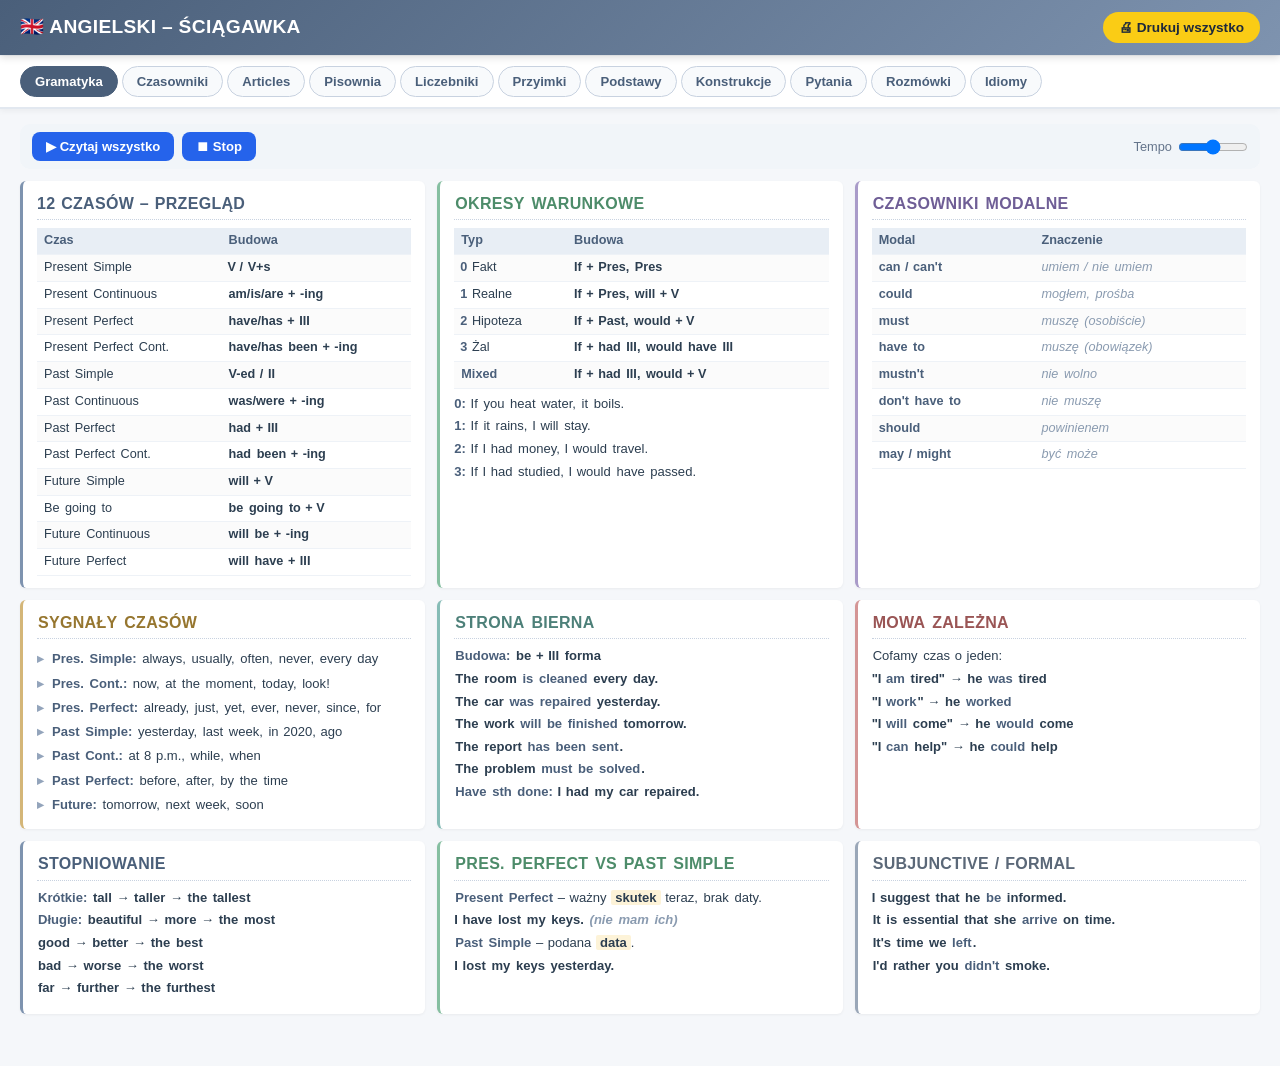
==== commit 7460a010: "Add files via upload" ====
--- a/sciagawka.html
+++ b/sciagawka.html
@@ -2,6 +2,7 @@
 <html lang="pl">
 <head>
 <meta charset="UTF-8">
+<meta name="viewport" content="width=device-width, initial-scale=1.0">
 <title>Angielski – Ściągawka</title>
 <style>
   * { box-sizing: border-box; margin: 0; padding: 0; }
@@ -24,6 +25,7 @@
     align-items: center;
     box-shadow: 0 2px 8px rgba(0,0,0,.15);
     position: sticky; top: 0; z-index: 50;
+    flex-wrap: wrap; gap: 10px;
   }
   .top-bar h1 { font-size: 1.2rem; font-weight: 700; letter-spacing: .3px; }
   .print-btn {
@@ -74,7 +76,6 @@
 
   .grid-2col { display: grid; grid-template-columns: 1fr 1fr; gap: 12px; }
   .grid-3col { display: grid; grid-template-columns: 1fr 1fr 1fr; gap: 12px; }
-  .grid-4col { display: grid; grid-template-columns: repeat(4, 1fr); gap: 8px; }
 
   .box {
     background: #fff;
@@ -93,12 +94,6 @@
     border-bottom: 1.5px dotted #c8d2e0;
     text-transform: uppercase;
     letter-spacing: .3px;
-    font-weight: 700;
-  }
-  .box h3 {
-    font-size: .9rem;
-    color: #6f5e96;
-    margin: 8px 0 5px;
     font-weight: 700;
   }
 
@@ -112,6 +107,8 @@
   .box.purple h2 { color: #6f5e96; }
   .box.teal   { border-color: #86bcb6; }
   .box.teal h2   { color: #4d8079; }
+  .box.slate  { border-color: #9aa7b8; }
+  .box.slate h2  { color: #5b6878; }
 
   table {
     width: 100%;
@@ -154,15 +151,94 @@
   p { margin-bottom: 6px; font-size: 10pt; }
   p.mini { font-size: 9.8pt; line-height: 1.35; margin-bottom: 5px; }
 
+  /* ===== PASEK AUDIO ===== */
+  .audio-bar {
+    display: flex;
+    gap: 8px;
+    align-items: center;
+    background: #f1f5f9;
+    padding: 8px 12px;
+    border-radius: 10px;
+    margin-bottom: 12px;
+    flex-wrap: wrap;
+  }
+  .audio-bar button {
+    padding: 7px 14px;
+    border: none; border-radius: 8px;
+    background: #2563eb; color: #fff;
+    font-weight: 600; font-size: .82rem;
+    cursor: pointer;
+    transition: .15s;
+  }
+  .audio-bar button:hover { background: #1e40af; }
+  .audio-bar .rate-mini {
+    display: flex; align-items: center; gap: 6px;
+    margin-left: auto; font-size: .8rem; color: #64748b;
+  }
+  .audio-bar .rate-mini input { width: 70px; }
+
+  /* ===== KLIKALNE SŁOWA ===== */
+  .word {
+    display: inline;
+    cursor: pointer;
+    border-radius: 3px;
+    padding: 0 1px;
+    transition: background .12s;
+  }
+  .word:hover { background: rgba(37,99,235,.18); }
+  .word.speaking { background: rgba(250,204,21,.85); }
+
+  /* ===== POPUP ===== */
+  .word-popup {
+    position: fixed;
+    z-index: 1000;
+    background: #fff;
+    border: 2px solid #2563eb;
+    border-radius: 10px;
+    padding: 10px 12px;
+    width: 220px;
+    max-width: 90vw;
+    box-shadow: 0 8px 24px rgba(0,0,0,.25);
+    font-family: 'Segoe UI', Arial, sans-serif;
+    font-size: .88rem;
+  }
+  .word-popup.hidden { display: none; }
+  .wp-word {
+    font-weight: 700; color: #1e40af;
+    font-size: 1rem; margin-bottom: 8px;
+    word-break: break-word;
+  }
+  .wp-buttons { display: flex; gap: 5px; flex-wrap: wrap; }
+  .wp-buttons button,
+  .wp-buttons a {
+    padding: 6px 10px; border: none; border-radius: 7px;
+    background: #dbeafe; color: #1e40af;
+    font-weight: 700; font-size: .78rem;
+    cursor: pointer; text-decoration: none;
+    display: inline-block; text-align: center;
+    flex: 1; min-width: 55px;
+    transition: .15s;
+  }
+  .wp-buttons button:hover,
+  .wp-buttons a:hover { background: #bfdbfe; }
+  .wp-buttons a.google {
+    background: #fef3c7; color: #92400e;
+  }
+  .wp-buttons a.google:hover { background: #fde68a; }
+  .wp-buttons button.save {
+    background: #10b981; color: #fff;
+  }
+  .wp-buttons button.save:hover { background: #059669; }
+
   /* ===== DRUK ===== */
   @media print {
     @page { size: A4; margin: 8mm; }
     body { background: #fff; font-size: 9pt; }
-    .top-bar, .tabs-nav { display: none; }
+    .top-bar, .tabs-nav, .audio-bar, .word-popup { display: none !important; }
     .tab-content { display: block !important; page-break-after: always; padding: 0; max-width: 100%; }
     .tab-content:last-child { page-break-after: auto; }
     .box { box-shadow: none; border: 1px solid #ddd; }
-    .grid-2col, .grid-3col, .grid-4col { gap: 6px; }
+    .word { background: transparent !important; }
   }
 </style>
 </head>
@@ -312,119 +388,114 @@
   <div class="box rose">
     <h2>100 czasowników nieregularnych</h2>
     <p class="mini" style="margin-bottom:8px;">Kolumny: <b>bezokolicznik</b> · <b>Past Simple (II)</b> · <b>Past Participle (III)</b> · <b>tłumaczenie</b></p>
-    <div class="grid-4col" style="grid-template-columns: 1fr 1fr 1fr; gap: 8px 14px;">
+    <div class="grid-2col">
       <div>
         <table>
-          <tr><th>I</th><th>II</th><th>III</th></tr>
-          <tr><td>be</td><td>was/were</td><td>been</td></tr>
-          <tr><td>have</td><td>had</td><td>had</td></tr>
-          <tr><td>do</td><td>did</td><td>done</td></tr>
-          <tr><td>say</td><td>said</td><td>said</td></tr>
-          <tr><td>go</td><td>went</td><td>gone</td></tr>
-          <tr><td>get</td><td>got</td><td>got</td></tr>
-          <tr><td>make</td><td>made</td><td>made</td></tr>
-          <tr><td>know</td><td>knew</td><td>known</td></tr>
-          <tr><td>think</td><td>thought</td><td>thought</td></tr>
-          <tr><td>take</td><td>took</td><td>taken</td></tr>
-          <tr><td>see</td><td>saw</td><td>seen</td></tr>
-          <tr><td>come</td><td>came</td><td>come</td></tr>
-          <tr><td>give</td><td>gave</td><td>given</td></tr>
-          <tr><td>find</td><td>found</td><td>found</td></tr>
-          <tr><td>tell</td><td>told</td><td>told</td></tr>
-          <tr><td>become</td><td>became</td><td>become</td></tr>
-          <tr><td>leave</td><td>left</td><td>left</td></tr>
-          <tr><td>feel</td><td>felt</td><td>felt</td></tr>
-          <tr><td>put</td><td>put</td><td>put</td></tr>
-          <tr><td>bring</td><td>brought</td><td>brought</td></tr>
-          <tr><td>begin</td><td>began</td><td>begun</td></tr>
-          <tr><td>keep</td><td>kept</td><td>kept</td></tr>
-          <tr><td>hold</td><td>held</td><td>held</td></tr>
-          <tr><td>write</td><td>wrote</td><td>written</td></tr>
-          <tr><td>stand</td><td>stood</td><td>stood</td></tr>
-          <tr><td>hear</td><td>heard</td><td>heard</td></tr>
-          <tr><td>let</td><td>let</td><td>let</td></tr>
-          <tr><td>mean</td><td>meant</td><td>meant</td></tr>
-          <tr><td>set</td><td>set</td><td>set</td></tr>
-          <tr><td>meet</td><td>met</td><td>met</td></tr>
-          <tr><td>run</td><td>ran</td><td>run</td></tr>
-          <tr><td>pay</td><td>paid</td><td>paid</td></tr>
-          <tr><td>sit</td><td>sat</td><td>sat</td></tr>
+          <tr><th>I</th><th>II</th><th>III</th><th>PL</th></tr>
+          <tr><td class="en">be</td><td>was/were</td><td>been</td><td class="pl">być</td></tr>
+          <tr><td class="en">have</td><td>had</td><td>had</td><td class="pl">mieć</td></tr>
+          <tr><td class="en">do</td><td>did</td><td>done</td><td class="pl">robić</td></tr>
+          <tr><td class="en">say</td><td>said</td><td>said</td><td class="pl">mówić</td></tr>
+          <tr><td class="en">go</td><td>went</td><td>gone</td><td class="pl">iść, jechać</td></tr>
+          <tr><td class="en">get</td><td>got</td><td>got</td><td class="pl">dostać, stać się</td></tr>
+          <tr><td class="en">make</td><td>made</td><td>made</td><td class="pl">robić, tworzyć</td></tr>
+          <tr><td class="en">know</td><td>knew</td><td>known</td><td class="pl">wiedzieć, znać</td></tr>
+          <tr><td class="en">think</td><td>thought</td><td>thought</td><td class="pl">myśleć</td></tr>
+          <tr><td class="en">take</td><td>took</td><td>taken</td><td class="pl">brać</td></tr>
+          <tr><td class="en">see</td><td>saw</td><td>seen</td><td class="pl">widzieć</td></tr>
+          <tr><td class="en">come</td><td>came</td><td>come</td><td class="pl">przychodzić</td></tr>
+          <tr><td class="en">give</td><td>gave</td><td>given</td><td class="pl">dawać</td></tr>
+          <tr><td class="en">find</td><td>found</td><td>found</td><td class="pl">znajdować</td></tr>
+          <tr><td class="en">tell</td><td>told</td><td>told</td><td class="pl">mówić, opowiadać</td></tr>
+          <tr><td class="en">become</td><td>became</td><td>become</td><td class="pl">stawać się</td></tr>
+          <tr><td class="en">leave</td><td>left</td><td>left</td><td class="pl">opuszczać</td></tr>
+          <tr><td class="en">feel</td><td>felt</td><td>felt</td><td class="pl">czuć</td></tr>
+          <tr><td class="en">put</td><td>put</td><td>put</td><td class="pl">kłaść</td></tr>
+          <tr><td class="en">bring</td><td>brought</td><td>brought</td><td class="pl">przynosić</td></tr>
+          <tr><td class="en">begin</td><td>began</td><td>begun</td><td class="pl">zaczynać</td></tr>
+          <tr><td class="en">keep</td><td>kept</td><td>kept</td><td class="pl">trzymać</td></tr>
+          <tr><td class="en">hold</td><td>held</td><td>held</td><td class="pl">trzymać w rękach</td></tr>
+          <tr><td class="en">write</td><td>wrote</td><td>written</td><td class="pl">pisać</td></tr>
+          <tr><td class="en">stand</td><td>stood</td><td>stood</td><td class="pl">stać</td></tr>
+          <tr><td class="en">hear</td><td>heard</td><td>heard</td><td class="pl">słyszeć</td></tr>
+          <tr><td class="en">let</td><td>let</td><td>let</td><td class="pl">pozwalać</td></tr>
+          <tr><td class="en">mean</td><td>meant</td><td>meant</td><td class="pl">znaczyć</td></tr>
+          <tr><td class="en">set</td><td>set</td><td>set</td><td class="pl">ustawiać</td></tr>
+          <tr><td class="en">meet</td><td>met</td><td>met</td><td class="pl">spotykać</td></tr>
+          <tr><td class="en">run</td><td>ran</td><td>run</td><td class="pl">biegać</td></tr>
+          <tr><td class="en">pay</td><td>paid</td><td>paid</td><td class="pl">płacić</td></tr>
+          <tr><td class="en">sit</td><td>sat</td><td>sat</td><td class="pl">siedzieć</td></tr>
+          <tr><td class="en">speak</td><td>spoke</td><td>spoken</td><td class="pl">mówić</td></tr>
+          <tr><td class="en">lie</td><td>lay</td><td>lain</td><td class="pl">leżeć</td></tr>
+          <tr><td class="en">lead</td><td>led</td><td>led</td><td class="pl">prowadzić</td></tr>
+          <tr><td class="en">read</td><td>read</td><td>read</td><td class="pl">czytać</td></tr>
+          <tr><td class="en">grow</td><td>grew</td><td>grown</td><td class="pl">rosnąć</td></tr>
+          <tr><td class="en">lose</td><td>lost</td><td>lost</td><td class="pl">gubić, tracić</td></tr>
+          <tr><td class="en">fall</td><td>fell</td><td>fallen</td><td class="pl">upadać</td></tr>
+          <tr><td class="en">send</td><td>sent</td><td>sent</td><td class="pl">wysyłać</td></tr>
+          <tr><td class="en">build</td><td>built</td><td>built</td><td class="pl">budować</td></tr>
+          <tr><td class="en">understand</td><td>understood</td><td>understood</td><td class="pl">rozumieć</td></tr>
+          <tr><td class="en">draw</td><td>drew</td><td>drawn</td><td class="pl">rysować</td></tr>
+          <tr><td class="en">break</td><td>broke</td><td>broken</td><td class="pl">łamać</td></tr>
+          <tr><td class="en">spend</td><td>spent</td><td>spent</td><td class="pl">wydawać, spędzać</td></tr>
+          <tr><td class="en">cut</td><td>cut</td><td>cut</td><td class="pl">ciąć</td></tr>
+          <tr><td class="en">rise</td><td>rose</td><td>risen</td><td class="pl">wznosić się</td></tr>
+          <tr><td class="en">drive</td><td>drove</td><td>driven</td><td class="pl">prowadzić auto</td></tr>
+          <tr><td class="en">buy</td><td>bought</td><td>bought</td><td class="pl">kupować</td></tr>
         </table>
       </div>
       <div>
         <table>
-          <tr><th>I</th><th>II</th><th>III</th></tr>
-          <tr><td>speak</td><td>spoke</td><td>spoken</td></tr>
-          <tr><td>lie</td><td>lay</td><td>lain</td></tr>
-          <tr><td>lead</td><td>led</td><td>led</td></tr>
-          <tr><td>read</td><td>read</td><td>read</td></tr>
-          <tr><td>grow</td><td>grew</td><td>grown</td></tr>
-          <tr><td>lose</td><td>lost</td><td>lost</td></tr>
-          <tr><td>fall</td><td>fell</td><td>fallen</td></tr>
-          <tr><td>send</td><td>sent</td><td>sent</td></tr>
-          <tr><td>build</td><td>built</td><td>built</td></tr>
-          <tr><td>understand</td><td>understood</td><td>understood</td></tr>
-          <tr><td>draw</td><td>drew</td><td>drawn</td></tr>
-          <tr><td>break</td><td>broke</td><td>broken</td></tr>
-          <tr><td>spend</td><td>spent</td><td>spent</td></tr>
-          <tr><td>cut</td><td>cut</td><td>cut</td></tr>
-          <tr><td>rise</td><td>rose</td><td>risen</td></tr>
-          <tr><td>drive</td><td>drove</td><td>driven</td></tr>
-          <tr><td>buy</td><td>bought</td><td>bought</td></tr>
-          <tr><td>wear</td><td>wore</td><td>worn</td></tr>
-          <tr><td>choose</td><td>chose</td><td>chosen</td></tr>
-          <tr><td>eat</td><td>ate</td><td>eaten</td></tr>
-          <tr><td>drink</td><td>drank</td><td>drunk</td></tr>
-          <tr><td>sing</td><td>sang</td><td>sung</td></tr>
-          <tr><td>swim</td><td>swam</td><td>swum</td></tr>
-          <tr><td>sleep</td><td>slept</td><td>slept</td></tr>
-          <tr><td>wake</td><td>woke</td><td>woken</td></tr>
-          <tr><td>forget</td><td>forgot</td><td>forgotten</td></tr>
-          <tr><td>teach</td><td>taught</td><td>taught</td></tr>
-          <tr><td>catch</td><td>caught</td><td>caught</td></tr>
-          <tr><td>fight</td><td>fought</td><td>fought</td></tr>
-          <tr><td>throw</td><td>threw</td><td>thrown</td></tr>
-          <tr><td>fly</td><td>flew</td><td>flown</td></tr>
-          <tr><td>blow</td><td>blew</td><td>blown</td></tr>
-          <tr><td>show</td><td>showed</td><td>shown</td></tr>
-        </table>
-      </div>
-      <div>
-        <table>
-          <tr><th>I</th><th>II</th><th>III</th></tr>
-          <tr><td>shut</td><td>shut</td><td>shut</td></tr>
-          <tr><td>hurt</td><td>hurt</td><td>hurt</td></tr>
-          <tr><td>beat</td><td>beat</td><td>beaten</td></tr>
-          <tr><td>bite</td><td>bit</td><td>bitten</td></tr>
-          <tr><td>hide</td><td>hid</td><td>hidden</td></tr>
-          <tr><td>hit</td><td>hit</td><td>hit</td></tr>
-          <tr><td>lay</td><td>laid</td><td>laid</td></tr>
-          <tr><td>lend</td><td>lent</td><td>lent</td></tr>
-          <tr><td>light</td><td>lit</td><td>lit</td></tr>
-          <tr><td>shake</td><td>shook</td><td>shaken</td></tr>
-          <tr><td>shine</td><td>shone</td><td>shone</td></tr>
-          <tr><td>shoot</td><td>shot</td><td>shot</td></tr>
-          <tr><td>sink</td><td>sank</td><td>sunk</td></tr>
-          <tr><td>slide</td><td>slid</td><td>slid</td></tr>
-          <tr><td>smell</td><td>smelt</td><td>smelt</td></tr>
-          <tr><td>spill</td><td>spilt</td><td>spilt</td></tr>
-          <tr><td>split</td><td>split</td><td>split</td></tr>
-          <tr><td>spread</td><td>spread</td><td>spread</td></tr>
-          <tr><td>steal</td><td>stole</td><td>stolen</td></tr>
-          <tr><td>stick</td><td>stuck</td><td>stuck</td></tr>
-          <tr><td>sting</td><td>stung</td><td>stung</td></tr>
-          <tr><td>strike</td><td>struck</td><td>struck</td></tr>
-          <tr><td>swear</td><td>swore</td><td>sworn</td></tr>
-          <tr><td>sweep</td><td>swept</td><td>swept</td></tr>
-          <tr><td>swing</td><td>swung</td><td>swung</td></tr>
-          <tr><td>tear</td><td>tore</td><td>torn</td></tr>
-          <tr><td>win</td><td>won</td><td>won</td></tr>
-          <tr><td>wind</td><td>wound</td><td>wound</td></tr>
-          <tr><td>sell</td><td>sold</td><td>sold</td></tr>
-          <tr><td>seek</td><td>sought</td><td>sought</td></tr>
-          <tr><td>feed</td><td>fed</td><td>fed</td></tr>
-          <tr><td>fit</td><td>fit</td><td>fit</td></tr>
-          <tr><td>hang</td><td>hung</td><td>hung</td></tr>
+          <tr><th>I</th><th>II</th><th>III</th><th>PL</th></tr>
+          <tr><td class="en">wear</td><td>wore</td><td>worn</td><td class="pl">nosić ubranie</td></tr>
+          <tr><td class="en">choose</td><td>chose</td><td>chosen</td><td class="pl">wybierać</td></tr>
+          <tr><td class="en">eat</td><td>ate</td><td>eaten</td><td class="pl">jeść</td></tr>
+          <tr><td class="en">drink</td><td>drank</td><td>drunk</td><td class="pl">pić</td></tr>
+          <tr><td class="en">sing</td><td>sang</td><td>sung</td><td class="pl">śpiewać</td></tr>
+          <tr><td class="en">swim</td><td>swam</td><td>swum</td><td class="pl">pływać</td></tr>
+          <tr><td class="en">sleep</td><td>slept</td><td>slept</td><td class="pl">spać</td></tr>
+          <tr><td class="en">wake</td><td>woke</td><td>woken</td><td class="pl">budzić się</td></tr>
+          <tr><td class="en">forget</td><td>forgot</td><td>forgotten</td><td class="pl">zapominać</td></tr>
+          <tr><td class="en">teach</td><td>taught</td><td>taught</td><td class="pl">uczyć kogoś</td></tr>
+          <tr><td class="en">catch</td><td>caught</td><td>caught</td><td class="pl">łapać</td></tr>
+          <tr><td class="en">fight</td><td>fought</td><td>fought</td><td class="pl">walczyć</td></tr>
+          <tr><td class="en">throw</td><td>threw</td><td>thrown</td><td class="pl">rzucać</td></tr>
+          <tr><td class="en">fly</td><td>flew</td><td>flown</td><td class="pl">latać</td></tr>
+          <tr><td class="en">blow</td><td>blew</td><td>blown</td><td class="pl">dmuchać</td></tr>
+          <tr><td class="en">show</td><td>showed</td><td>shown</td><td class="pl">pokazywać</td></tr>
+          <tr><td class="en">shut</td><td>shut</td><td>shut</td><td class="pl">zamykać</td></tr>
+          <tr><td class="en">hurt</td><td>hurt</td><td>hurt</td><td class="pl">ranić, boleć</td></tr>
+          <tr><td class="en">beat</td><td>beat</td><td>beaten</td><td class="pl">bić</td></tr>
+          <tr><td class="en">bite</td><td>bit</td><td>bitten</td><td class="pl">gryźć</td></tr>
+          <tr><td class="en">hide</td><td>hid</td><td>hidden</td><td class="pl">ukrywać</td></tr>
+          <tr><td class="en">hit</td><td>hit</td><td>hit</td><td class="pl">uderzać</td></tr>
+          <tr><td class="en">lay</td><td>laid</td><td>laid</td><td class="pl">kłaść</td></tr>
+          <tr><td class="en">lend</td><td>lent</td><td>lent</td><td class="pl">pożyczać komuś</td></tr>
+          <tr><td class="en">light</td><td>lit</td><td>lit</td><td class="pl">zapalać</td></tr>
+          <tr><td class="en">shake</td><td>shook</td><td>shaken</td><td class="pl">potrząsać</td></tr>
+          <tr><td class="en">shine</td><td>shone</td><td>shone</td><td class="pl">świecić</td></tr>
+          <tr><td class="en">shoot</td><td>shot</td><td>shot</td><td class="pl">strzelać</td></tr>
+          <tr><td class="en">sink</td><td>sank</td><td>sunk</td><td class="pl">tonąć</td></tr>
+          <tr><td class="en">slide</td><td>slid</td><td>slid</td><td class="pl">ślizgać się</td></tr>
+          <tr><td class="en">smell</td><td>smelt</td><td>smelt</td><td class="pl">wąchać</td></tr>
+          <tr><td class="en">spill</td><td>spilt</td><td>spilt</td><td class="pl">rozlewać</td></tr>
+          <tr><td class="en">split</td><td>split</td><td>split</td><td class="pl">dzielić</td></tr>
+          <tr><td class="en">spread</td><td>spread</td><td>spread</td><td class="pl">rozprzestrzeniać</td></tr>
+          <tr><td class="en">steal</td><td>stole</td><td>stolen</td><td class="pl">kraść</td></tr>
+          <tr><td class="en">stick</td><td>stuck</td><td>stuck</td><td class="pl">przyklejać</td></tr>
+          <tr><td class="en">sting</td><td>stung</td><td>stung</td><td class="pl">żądlić</td></tr>
+          <tr><td class="en">strike</td><td>struck</td><td>struck</td><td class="pl">uderzać</td></tr>
+          <tr><td class="en">swear</td><td>swore</td><td>sworn</td><td class="pl">przysięgać</td></tr>
+          <tr><td class="en">sweep</td><td>swept</td><td>swept</td><td class="pl">zamiatać</td></tr>
+          <tr><td class="en">swing</td><td>swung</td><td>swung</td><td class="pl">kołysać</td></tr>
+          <tr><td class="en">tear</td><td>tore</td><td>torn</td><td class="pl">drzeć</td></tr>
+          <tr><td class="en">win</td><td>won</td><td>won</td><td class="pl">wygrywać</td></tr>
+          <tr><td class="en">wind</td><td>wound</td><td>wound</td><td class="pl">nawijać</td></tr>
+          <tr><td class="en">sell</td><td>sold</td><td>sold</td><td class="pl">sprzedawać</td></tr>
+          <tr><td class="en">seek</td><td>sought</td><td>sought</td><td class="pl">szukać</td></tr>
+          <tr><td class="en">feed</td><td>fed</td><td>fed</td><td class="pl">karmić</td></tr>
+          <tr><td class="en">fit</td><td>fit</td><td>fit</td><td class="pl">pasować</td></tr>
+          <tr><td class="en">hang</td><td>hung</td><td>hung</td><td class="pl">wieszać</td></tr>
         </table>
       </div>
     </div>
@@ -440,9 +511,9 @@
     <div class="box green">
       <h2>A / AN – przedimek nieokreślony</h2>
       <p class="mini"><b>A</b> – przed słowem zaczynającym się na <b>spółgłoskę</b>:</p>
-      <p class="mini en">a book, a car, a university /juː/ (choć „u")</p>
+      <p class="mini en">a book, a car, a university</p>
       <p class="mini"><b>AN</b> – przed słowem zaczynającym się na <b>samogłoskę</b>:</p>
-      <p class="mini en">an apple, an hour („h" nieme), an MBA</p>
+      <p class="mini en">an apple, an hour, an MBA</p>
       <p class="mini" style="margin-top:6px;"><b>Kiedy używamy a/an:</b></p>
       <ul>
         <li>Rzecz pojedyncza, <b>nieokreślona</b>: I saw a dog.</li>
@@ -461,8 +532,8 @@
         <li>Konkretna rzecz: <b>the</b> book on the table</li>
         <li>Superlatywy: <b>the</b> best, <b>the</b> biggest</li>
         <li>Liczebniki porządkowe: <b>the</b> first, <b>the</b> second</li>
-        <li>Nazwy rzek, mórz, oceanów: <b>the</b> Vistula, <b>the</b> Baltic</li>
-        <li>Nazwy państw w liczbie mnogiej: <b>the</b> Netherlands, <b>the</b> USA</li>
+        <li>Nazwy rzek, mórz: <b>the</b> Vistula, <b>the</b> Baltic</li>
+        <li>Państwa w liczbie mnogiej: <b>the</b> Netherlands, <b>the</b> USA</li>
         <li>Instrumenty: play <b>the</b> piano</li>
       </ul>
     </div>
@@ -483,12 +554,12 @@
         <li>Dni, miesiące: on <b>Monday</b>, in <b>May</b></li>
       </ul>
       <ul>
-        <li>Rzeczowniki ogólne (liczba mnoga): I like <b>dogs</b>.</li>
-        <li>Rzeczowniki niepoliczalne: I like <b>music</b>.</li>
+        <li>Rzeczowniki ogólne w lm.: I like <b>dogs</b>.</li>
+        <li>Niepoliczalne: I like <b>music</b>.</li>
         <li>Pory roku: in <b>summer</b></li>
         <li>Nazwy ulic: on <b>Main Street</b></li>
-        <li>Lotniska, dworce: at <b>Heathrow</b></li>
-        <li>Szkoła, praca, kościół (ogólnie): go to <b>school</b>, <b>work</b>, <b>church</b></li>
+        <li>Lotniska: at <b>Heathrow</b></li>
+        <li>Szkoła, praca (ogólnie): go to <b>school</b>, <b>work</b></li>
       </ul>
     </div>
   </div>
@@ -497,10 +568,9 @@
     <h2>Wyjątki – trudne przypadki</h2>
     <table>
       <tr><th>Sytuacja</th><th>Zasada</th></tr>
-      <tr><td class="en">go to bed / go to <b>the</b> bed</td><td class="pl">iść spać / podejść do łóżka (konkretnego)</td></tr>
+      <tr><td class="en">go to bed / go to <b>the</b> bed</td><td class="pl">iść spać / podejść do łóżka</td></tr>
       <tr><td class="en">go to school / go to <b>the</b> school</td><td class="pl">uczyć się / iść do budynku</td></tr>
       <tr><td class="en">at home / at <b>the</b> home</td><td class="pl">w domu / w domu opieki</td></tr>
-      <tr><td class="en">a few / few</td><td class="pl">kilka / mało (negatywne)</td></tr>
       <tr><td class="en">in the morning / at night</td><td class="pl">rano / w nocy</td></tr>
     </table>
   </div>
@@ -513,27 +583,27 @@
   <div class="grid-2col">
 
     <div class="box green">
-      <h2>Końcówka -ING (Present Continuous)</h2>
+      <h2>Końcówka -ING</h2>
       <table>
         <tr><th>Zasada</th><th>Przykład</th></tr>
         <tr><td>Zwykle dodaj -ing</td><td class="en">work → working</td></tr>
         <tr><td>Kończy się na -e → usuń -e</td><td class="en">write → writing</td></tr>
-        <tr><td>1 sylaba, CVC → podwój ostatnią</td><td class="en">run → running, sit → sitting</td></tr>
-        <tr><td>Kończy się na -ie → zmień na -y</td><td class="en">lie → lying, die → dying</td></tr>
-        <tr><td>Akcent na ostatnią sylabę → podwój</td><td class="en">begin → beginning</td></tr>
+        <tr><td>1 sylaba CVC → podwój</td><td class="en">run → running</td></tr>
+        <tr><td>-ie → -y</td><td class="en">lie → lying</td></tr>
+        <tr><td>Akcent na ostatniej → podwój</td><td class="en">begin → beginning</td></tr>
         <tr><td>-y → zostaw</td><td class="en">play → playing</td></tr>
       </table>
     </div>
 
     <div class="box amber">
-      <h2>Końcówka -ED (Past Simple regular)</h2>
+      <h2>Końcówka -ED</h2>
       <table>
         <tr><th>Zasada</th><th>Przykład</th></tr>
         <tr><td>Zwykle dodaj -ed</td><td class="en">work → worked</td></tr>
-        <tr><td>Kończy się na -e → dodaj -d</td><td class="en">like → liked</td></tr>
-        <tr><td>Spółgłoska + y → zmień na -ied</td><td class="en">study → studied</td></tr>
-        <tr><td>Samogłoska + y → dodaj -ed</td><td class="en">play → played</td></tr>
-        <tr><td>1 sylaba, CVC → podwój</td><td class="en">stop → stopped</td></tr>
+        <tr><td>-e → dodaj -d</td><td class="en">like → liked</td></tr>
+        <tr><td>Spółgłoska + y → -ied</td><td class="en">study → studied</td></tr>
+        <tr><td>Samogłoska + y → -ed</td><td class="en">play → played</td></tr>
+        <tr><td>1 sylaba CVC → podwój</td><td class="en">stop → stopped</td></tr>
       </table>
     </div>
 
@@ -546,27 +616,27 @@
       <table>
         <tr><th>Zasada</th><th>Przykład</th></tr>
         <tr><td>Zwykle -s</td><td class="en">book → books</td></tr>
-        <tr><td>-s, -ss, -sh, -ch, -x → -es</td><td class="en">box → boxes, watch → watches</td></tr>
+        <tr><td>-s,-ss,-sh,-ch,-x → -es</td><td class="en">box → boxes</td></tr>
         <tr><td>Spółgłoska + y → -ies</td><td class="en">city → cities</td></tr>
         <tr><td>Samogłoska + y → -s</td><td class="en">boy → boys</td></tr>
-        <tr><td>-f / -fe → -ves</td><td class="en">knife → knives, leaf → leaves</td></tr>
-        <tr><td>-o → -es (część)</td><td class="en">potato → potatoes, tomato → tomatoes</td></tr>
+        <tr><td>-f / -fe → -ves</td><td class="en">knife → knives</td></tr>
+        <tr><td>-o → -es (część)</td><td class="en">potato → potatoes</td></tr>
       </table>
       <p class="mini" style="margin-top:6px;"><b>Nieregularne:</b></p>
       <p class="mini en">man → men, woman → women, child → children, foot → feet, tooth → teeth, mouse → mice, person → people</p>
     </div>
 
     <div class="box rose">
-      <h2>3 os. liczby poj. (-S)</h2>
-      <p class="mini">Present Simple, on/ona/ono (he/she/it):</p>
+      <h2>3 os. l.poj. (-S)</h2>
+      <p class="mini">Present Simple, he/she/it:</p>
       <table>
         <tr><th>Zasada</th><th>Przykład</th></tr>
         <tr><td>Zwykle -s</td><td class="en">work → works</td></tr>
-        <tr><td>-s, -ss, -sh, -ch, -x, -z, -o → -es</td><td class="en">go → goes, watch → watches</td></tr>
+        <tr><td>-s,-sh,-ch,-x,-o → -es</td><td class="en">go → goes</td></tr>
         <tr><td>Spółgłoska + y → -ies</td><td class="en">study → studies</td></tr>
         <tr><td>Samogłoska + y → -s</td><td class="en">play → plays</td></tr>
-        <tr><td>have → <b>has</b></td><td class="en">She has a car.</td></tr>
-        <tr><td>be → <b>is</b></td><td class="en">He is happy.</td></tr>
+        <tr><td>have → has</td><td class="en">She has a car.</td></tr>
+        <tr><td>be → is</td><td class="en">He is happy.</td></tr>
       </table>
     </div>
 
@@ -579,7 +649,7 @@
       <tr><td>1 sylaba → -er / -est</td><td class="en">tall → taller → the tallest</td></tr>
       <tr><td>Kończy się na -e → -r / -st</td><td class="en">nice → nicer → the nicest</td></tr>
       <tr><td>Spółgłoska + y → -ier / -iest</td><td class="en">happy → happier → the happiest</td></tr>
-      <tr><td>1 sylaba, CVC → podwój</td><td class="en">big → bigger → the biggest</td></tr>
+      <tr><td>1 sylaba CVC → podwój</td><td class="en">big → bigger → the biggest</td></tr>
       <tr><td>2+ sylaby → more / the most</td><td class="en">beautiful → more beautiful → the most beautiful</td></tr>
     </table>
   </div>
@@ -636,7 +706,7 @@
   <div class="grid-2col">
 
     <div class="box amber">
-      <h2>Godziny (telling time)</h2>
+      <h2>Godziny</h2>
       <p class="mini"><b>Pełne godziny:</b></p>
       <p class="mini en">3:00 – three o'clock</p>
       <p class="mini"><b>Połówki:</b></p>
@@ -652,9 +722,9 @@
     </div>
 
     <div class="box teal">
-      <h2>Daty (dates)</h2>
-      <p class="mini"><b>Zapis brytyjski:</b> <span class="en">5 May 2025 → "the fifth of May"</span></p>
-      <p class="mini"><b>Zapis amerykański:</b> <span class="en">May 5, 2025 → "May fifth"</span></p>
+      <h2>Daty</h2>
+      <p class="mini"><b>Zapis brytyjski:</b> <span class="en">5 May 2025</span></p>
+      <p class="mini"><b>Zapis amerykański:</b> <span class="en">May 5, 2025</span></p>
       <p class="mini" style="margin-top:6px;"><b>Pytanie:</b></p>
       <p class="mini en">What's the date today?</p>
       <p class="mini"><b>Rok:</b></p>
@@ -667,7 +737,7 @@
   </div>
 
   <div class="box green">
-    <h2>Matematyka (maths)</h2>
+    <h2>Matematyka</h2>
     <div class="grid-2col">
       <p class="mini"><b>+</b> plus &nbsp;·&nbsp; <b>−</b> minus</p>
       <p class="mini"><b>×</b> times &nbsp;·&nbsp; <b>÷</b> divided by</p>
@@ -703,9 +773,9 @@
       <table>
         <tr><th>IN</th><th>ON</th><th>AT</th></tr>
         <tr>
-          <td>zamknięte przestrzenie: in a box, in a room<br>kraje, miasta: in Poland, in Warsaw<br>woda: in the sea</td>
-          <td>powierzchnie: on the table, on the wall<br>transport: on a bus, on a train<br>piętra: on the first floor</td>
-          <td>konkretne miejsca: at the door, at the bus stop<br>budynki (ogólnie): at school, at home, at work</td>
+          <td>zamknięte przestrzenie: in a box<br>kraje, miasta: in Poland<br>woda: in the sea</td>
+          <td>powierzchnie: on the table<br>transport: on a bus<br>piętra: on the first floor</td>
+          <td>konkretne miejsca: at the door<br>budynki (ogólnie): at school, at home</td>
         </tr>
       </table>
     </div>
@@ -715,7 +785,7 @@
   <div class="grid-2col">
 
     <div class="box amber">
-      <h2>Przyimki – inne ważne</h2>
+      <h2>Inne ważne przyimki</h2>
       <table>
         <tr><th>Przyimek</th><th>Znaczenie</th><th>Przykład</th></tr>
         <tr><td><b>under</b></td><td class="pl">pod</td><td class="en">under the table</td></tr>
@@ -729,19 +799,19 @@
         <tr><td><b>next to / beside</b></td><td class="pl">obok</td><td class="en">next to me</td></tr>
         <tr><td><b>near</b></td><td class="pl">blisko</td><td class="en">near the park</td></tr>
         <tr><td><b>opposite</b></td><td class="pl">naprzeciwko</td><td class="en">opposite the bank</td></tr>
-        <tr><td><b>through</b></td><td class="pl">przez (środek)</td><td class="en">through the tunnel</td></tr>
-        <tr><td><b>across</b></td><td class="pl">przez (na drugą stronę)</td><td class="en">across the street</td></tr>
+        <tr><td><b>through</b></td><td class="pl">przez środek</td><td class="en">through the tunnel</td></tr>
+        <tr><td><b>across</b></td><td class="pl">przez (na drugą)</td><td class="en">across the street</td></tr>
         <tr><td><b>along</b></td><td class="pl">wzdłuż</td><td class="en">along the river</td></tr>
       </table>
     </div>
 
     <div class="box teal">
-      <h2>Czasownik + przyimek (utrwalone)</h2>
+      <h2>Czasownik + przyimek</h2>
       <table>
         <tr><th>Angielski</th><th>Polski</th></tr>
         <tr><td class="en">depend on</td><td class="pl">zależeć od</td></tr>
         <tr><td class="en">wait for</td><td class="pl">czekać na</td></tr>
-        <tr><td class="en">listen to</td><td class="pl">słuchać (kogoś/czegoś)</td></tr>
+        <tr><td class="en">listen to</td><td class="pl">słuchać</td></tr>
         <tr><td class="en">look at</td><td class="pl">patrzeć na</td></tr>
         <tr><td class="en">look for</td><td class="pl">szukać</td></tr>
         <tr><td class="en">look after</td><td class="pl">opiekować się</td></tr>
@@ -922,7 +992,7 @@
       <table>
         <tr><td class="en">Hello / Hi</td><td class="pl">Cześć</td></tr>
         <tr><td class="en">Good morning</td><td class="pl">Dzień dobry (rano)</td></tr>
-        <tr><td class="en">Good afternoon</td><td class="pl">Dzień dobry (po południu)</td></tr>
+        <tr><td class="en">Good afternoon</td><td class="pl">Dzień dobry (popołudnie)</td></tr>
         <tr><td class="en">Good evening</td><td class="pl">Dobry wieczór</td></tr>
         <tr><td class="en">Goodbye / Bye</td><td class="pl">Do widzenia / Cześć</td></tr>
         <tr><td class="en">Good night</td><td class="pl">Dobranoc</td></tr>
@@ -937,7 +1007,7 @@
         <tr><td class="en">Nice to meet you</td><td class="pl">Miło mi</td></tr>
         <tr><td class="en">See you later</td><td class="pl">Do zobaczenia</td></tr>
         <tr><td class="en">Have a nice day!</td><td class="pl">Miłego dnia!</td></tr>
-        <tr><td class="en">Cheers! (GB)</td><td class="pl">Na zdrowie! / Dzięki!</td></tr>
+        <tr><td class="en">Cheers! (GB)</td><td class="pl">Na zdrowie!</td></tr>
       </table>
     </div>
   </div>
@@ -964,7 +1034,7 @@
 
     <div class="box purple">
       <h2>HAVE GOT / HAS GOT</h2>
-      <p class="mini">„Mam, masz, ma" – brytyjskie, potoczne. W amer. „have/has".</p>
+      <p class="mini">„Mam, masz, ma" – brytyjskie, potoczne.</p>
       <p class="mini en">I <b>have got</b> a car. <span class="pl">(Mam samochód)</span></p>
       <p class="mini en">She <b>has got</b> a cat. <span class="pl">(Ona ma kota)</span></p>
       <p class="mini" style="margin-top:6px;"><b>Przeczenie:</b></p>
@@ -997,7 +1067,7 @@
       <p class="mini en">She speaks <b>so</b> fast. <span class="pl">(Mówi tak szybko)</span></p>
       <p class="mini" style="margin-top:6px;"><b>SUCH + rzeczownik:</b></p>
       <p class="mini en">It's <b>such</b> a hot day! <span class="pl">(Taki gorący dzień!)</span></p>
-      <p class="mini en">They're <b>such</b> nice people. <span class="pl">(Tacy mili ludzie)</span></p>
+      <p class="mini en">They're <b>such</b> nice people.</p>
     </div>
 
   </div>
@@ -1228,7 +1298,7 @@
         <tr><td class="en">hit the books</td><td class="pl">wziąć się do nauki</td></tr>
         <tr><td class="en">under the weather</td><td class="pl">w słabszej formie</td></tr>
         <tr><td class="en">once in a blue moon</td><td class="pl">raz na ruski rok</td></tr>
-        <tr><td class="en">the ball is in your court</td><td class="pl">twoja kolej / twój ruch</td></tr>
+        <tr><td class="en">the ball is in your court</td><td class="pl">twoja kolej</td></tr>
         <tr><td class="en">bite the bullet</td><td class="pl">zacisnąć zęby</td></tr>
         <tr><td class="en">cut corners</td><td class="pl">iść na skróty</td></tr>
         <tr><td class="en">cut to the chase</td><td class="pl">przejść do rzeczy</td></tr>
@@ -1298,10 +1368,13 @@
 
 </div>
 
-<!-- ============================================================
-     JS – OBSŁUGA ZAKŁADEK
-============================================================ -->
+<!-- POPUP SŁOWNIKA -->
+<div id="wordPopup" class="word-popup hidden"></div>
+
 <script>
+/* ============================================================
+   1. ZAKŁADKI
+============================================================ */
 (function() {
   const tabs = document.querySelectorAll(".tab-btn");
   const contents = document.querySelectorAll(".tab-content");
@@ -1316,18 +1389,211 @@
     if (btn) btn.classList.add("active");
 
     window.scrollTo({ top: 0, behavior: "smooth" });
+    setTimeout(processActiveTab, 50);
   }
 
   tabs.forEach(tab => {
     tab.onclick = () => switchTab(tab.dataset.tab);
   });
 
-  // Obsługa hasha w URL (np. #czasowniki)
-  const hash = window.location.hash.replace("#", "");
-  if (hash && document.getElementById("tab-" + hash)) {
-    switchTab(hash);
-  }
+  window.switchTab = switchTab;
 })();
+
+/* ============================================================
+   2. ODSŁUCH + KLIKALNE SŁOWA + POPUP
+============================================================ */
+let sciagawkaVoices = { en: null, pl: null };
+
+function sciagawkaLoadVoices() {
+  const all = speechSynthesis.getVoices();
+  const isBad = v => {
+    const n = (v.name || "").toLowerCase();
+    return n.includes("child") || n.includes("kid") || n.includes("junior");
+  };
+  const en = all.find(v => v.lang === "en-US" && !isBad(v))
+          || all.find(v => v.lang === "en-GB" && !isBad(v))
+          || all.find(v => v.lang.toLowerCase().startsWith("en") && !isBad(v));
+  const pl = all.find(v => v.lang.toLowerCase().startsWith("pl") && !isBad(v));
+  sciagawkaVoices.en = en || null;
+  sciagawkaVoices.pl = pl || null;
+}
+
+function sciagawkaSpeak(text) {
+  speechSynthesis.cancel();
+  if (!text) return;
+  const isPl = /[ąćęłńóśźż]/i.test(text);
+  const u = new SpeechSynthesisUtterance(text);
+  const rateEl = document.getElementById("rateMini");
+  u.rate = rateEl ? parseFloat(rateEl.value) : 1;
+
+  if (isPl && sciagawkaVoices.pl) {
+    u.voice = sciagawkaVoices.pl;
+    u.lang = sciagawkaVoices.pl.lang;
+  } else if (!isPl && sciagawkaVoices.en) {
+    u.voice = sciagawkaVoices.en;
+    u.lang = sciagawkaVoices.en.lang;
+  } else {
+    u.lang = isPl ? "pl-PL" : "en-US";
+  }
+  speechSynthesis.speak(u);
+}
+
+function sciagawkaSpeakAll(sentences) {
+  speechSynthesis.cancel();
+  const rateEl = document.getElementById("rateMini");
+  const rate = rateEl ? parseFloat(rateEl.value) : 1;
+  sentences.forEach(s => {
+    const isPl = /[ąćęłńóśźż]/i.test(s);
+    const u = new SpeechSynthesisUtterance(s);
+    u.rate = rate;
+    if (isPl && sciagawkaVoices.pl) { u.voice = sciagawkaVoices.pl; u.lang = sciagawkaVoices.pl.lang; }
+    else if (!isPl && sciagawkaVoices.en) { u.voice = sciagawkaVoices.en; u.lang = sciagawkaVoices.en.lang; }
+    else { u.lang = isPl ? "pl-PL" : "en-US"; }
+    speechSynthesis.speak(u);
+  });
+}
+
+/* --- POPUP --- */
+function showPopup(word, x, y) {
+  const popup = document.getElementById("wordPopup");
+  const googleUrl = "https://translate.google.com/?sl=en&tl=pl&text=" +
+                    encodeURIComponent(word) + "&op=translate";
+  popup.innerHTML = `
+    <div class="wp-word">${word}</div>
+    <div class="wp-buttons">
+      <button data-a="en">🔊 EN</button>
+      <a class="google" href="${googleUrl}" target="_blank" rel="noopener">🌐 Google</a>
+      <button class="save" data-a="save">💾</button>
+    </div>
+  `;
+  popup.classList.remove("hidden");
+
+  const W = popup.offsetWidth || 220;
+  const H = popup.offsetHeight || 100;
+  let px = x + 12, py = y + 12;
+  if (px + W > window.innerWidth - 10)  px = x - W - 12;
+  if (py + H > window.innerHeight - 10) py = y - H - 12;
+  if (px < 10) px = 10;
+  if (py < 10) py = 10;
+  popup.style.left = px + "px";
+  popup.style.top = py + "px";
+
+  popup.querySelector('[data-a="en"]').onclick = () => sciagawkaSpeak(word);
+  popup.querySelector('[data-a="save"]').onclick = () => {
+    try {
+      const saved = JSON.parse(localStorage.getItem("sciagawkaDict") || "[]");
+      if (!saved.some(w => w.en.toLowerCase() === word.toLowerCase())) {
+        saved.push({ en: word, pl: "" });
+        localStorage.setItem("sciagawkaDict", JSON.stringify(saved));
+        alert("Zapisano: " + word);
+      } else {
+        alert("Już zapisane");
+      }
+    } catch (e) { alert("Błąd zapisu"); }
+    popup.classList.add("hidden");
+  };
+}
+
+document.addEventListener("click", e => {
+  const popup = document.getElementById("wordPopup");
+  if (popup && !popup.classList.contains("hidden") && !popup.contains(e.target)) {
+    popup.classList.add("hidden");
+  }
+});
+
+/* --- KLIKALNE SŁOWA --- */
+function makeWordsClickable(root) {
+  if (!root) return;
+  const walker = document.createTreeWalker(root, NodeFilter.SHOW_TEXT);
+  const textNodes = [];
+  let node;
+  while ((node = walker.nextNode())) {
+    if (node.parentElement.closest("button, a, .word, .tab-btn, .print-btn, .audio-bar")) continue;
+    if (node.nodeValue && node.nodeValue.trim()) textNodes.push(node);
+  }
+
+  textNodes.forEach(textNode => {
+    const tokens = textNode.nodeValue.split(/(\s+)/);
+    const frag = document.createDocumentFragment();
+    tokens.forEach(tok => {
+      if (/^\s+$/.test(tok)) {
+        frag.appendChild(document.createTextNode(tok));
+        return;
+      }
+      const clean = tok.replace(/[^\p{L}'’-]/gu, "");
+      if (!clean || clean.length < 2) {
+        frag.appendChild(document.createTextNode(tok));
+        return;
+      }
+      const span = document.createElement("span");
+      span.className = "word";
+      span.textContent = tok;
+      span.dataset.word = clean;
+      span.onclick = (e) => {
+        e.stopPropagation();
+        document.querySelectorAll(".word.speaking").forEach(el => el.classList.remove("speaking"));
+        span.classList.add("speaking");
+        sciagawkaSpeak(clean);
+        showPopup(clean, e.clientX, e.clientY);
+        setTimeout(() => span.classList.remove("speaking"), 1200);
+      };
+      frag.appendChild(span);
+    });
+    textNode.parentNode.replaceChild(frag, textNode);
+  });
+}
+
+/* --- PASEK AUDIO --- */
+function addAudioBars() {
+  document.querySelectorAll(".tab-content").forEach(tab => {
+    if (tab.querySelector(".audio-bar")) return;
+    const bar = document.createElement("div");
+    bar.className = "audio-bar";
+    bar.innerHTML = `
+      <button data-a="read">▶ Czytaj wszystko</button>
+      <button data-a="stop">⏹ Stop</button>
+      <label class="rate-mini">Tempo
+        <input type="range" id="rateMini" min="0.5" max="1.5" step="0.1" value="1">
+      </label>
+    `;
+    tab.insertBefore(bar, tab.firstChild);
+  });
+
+  document.querySelectorAll(".audio-bar [data-a='read']").forEach(btn => {
+    btn.onclick = () => {
+      const tab = btn.closest(".tab-content");
+      const text = tab.innerText.replace(/\s+/g, " ").trim();
+      if (!text) return;
+      const sentences = text.split(/(?<=[.!?;:])\s+/).filter(s => s.trim());
+      sciagawkaSpeakAll(sentences);
+    };
+  });
+  document.querySelectorAll(".audio-bar [data-a='stop']").forEach(btn => {
+    btn.onclick = () => speechSynthesis.cancel();
+  });
+}
+
+function processActiveTab() {
+  const active = document.querySelector(".tab-content.active");
+  if (active) makeWordsClickable(active);
+}
+
+/* --- INIT --- */
+function sciagawkaInit() {
+  sciagawkaLoadVoices();
+  speechSynthesis.onvoiceschanged = sciagawkaLoadVoices;
+  setTimeout(sciagawkaLoadVoices, 300);
+  setTimeout(sciagawkaLoadVoices, 1000);
+
+  addAudioBars();
+  processActiveTab();
+}
+
+if (document.readyState === "loading") {
+  document.addEventListener("DOMContentLoaded", sciagawkaInit);
+} else {
+  sciagawkaInit();
+}
 </script>
 
 </body>
